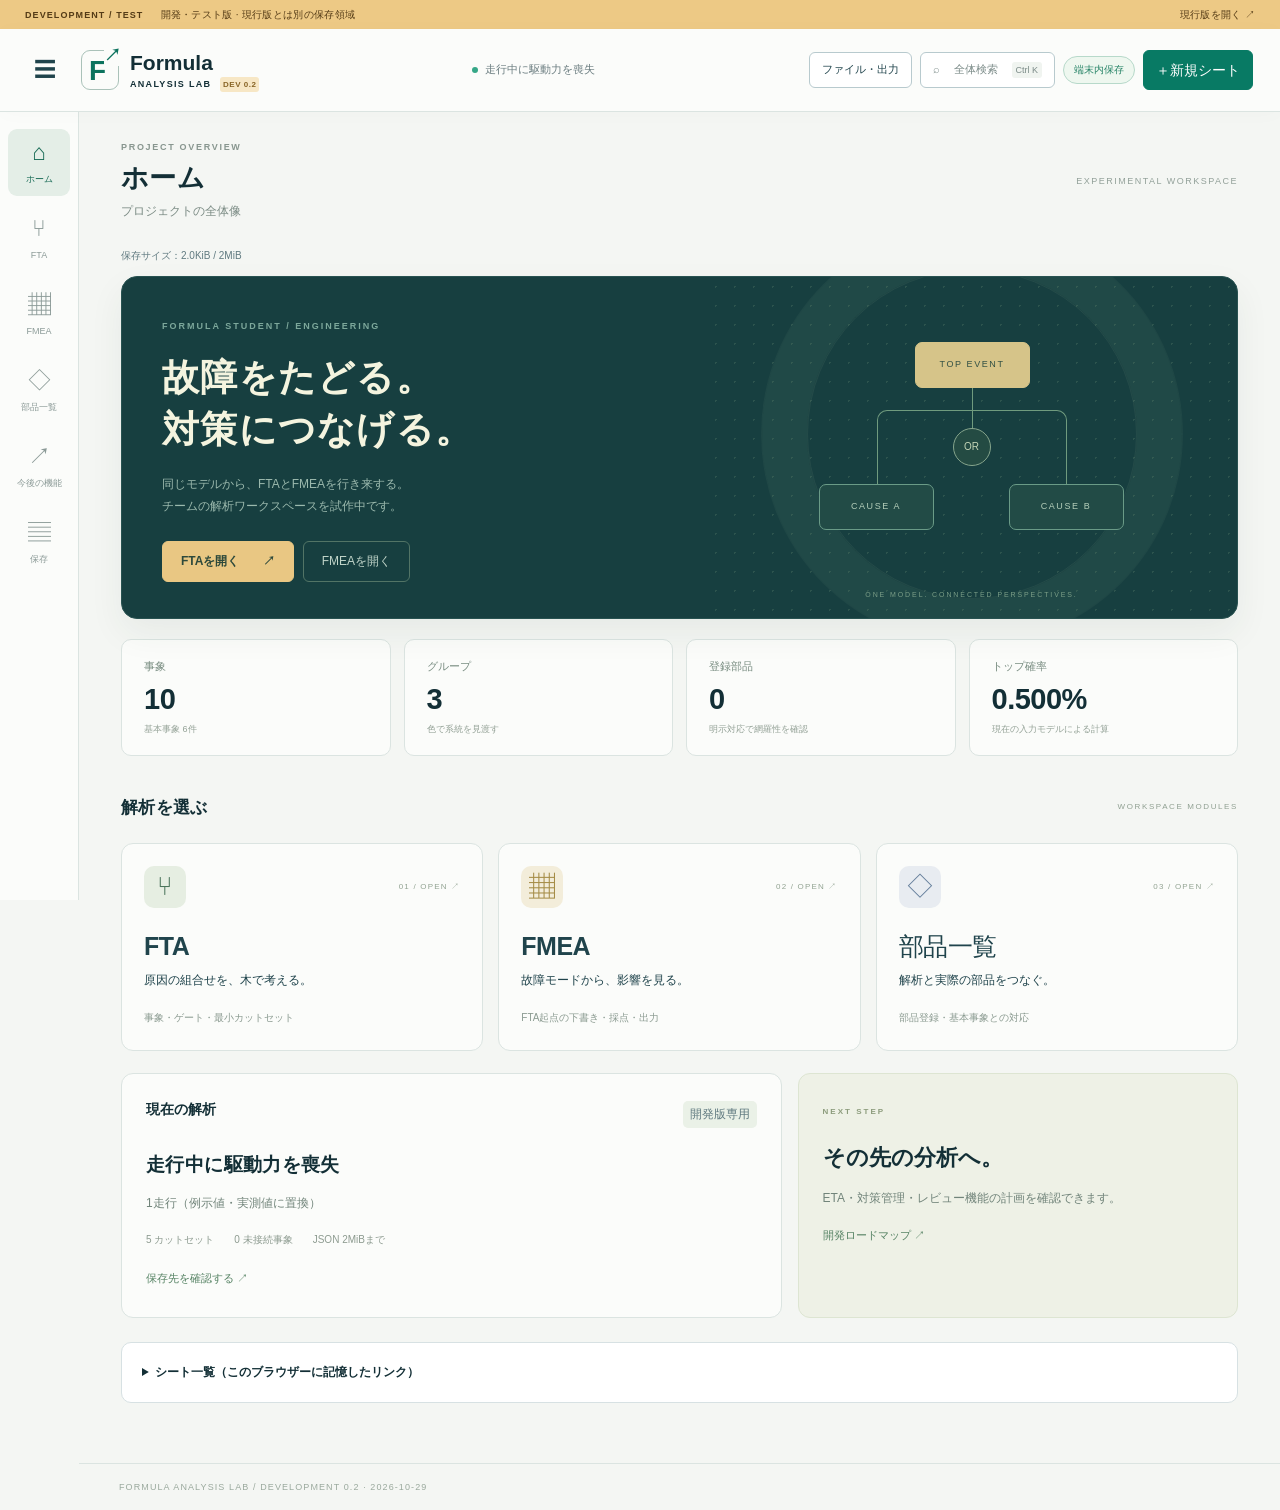
==== index.html @ 0c3c8ee0 "Build isolated Formula Analysis Lab development workspace prototype" ====
<!doctype html><html lang="ja"><meta charset="utf-8"><meta name="viewport" content="width=device-width,initial-scale=1"><meta name="referrer" content="no-referrer"><meta http-equiv="Content-Security-Policy" content="connect-src &#39;none&#39;"><title>Formula Analysis Lab — 開発・テスト版</title><link rel="stylesheet" href="style.css?v=dev1"><link rel="stylesheet" href="workspace.css?v=dev1">
<header><div><span class="eyebrow">FORMULA STUDENT / ELECTRICAL</span><h1>FTA <span>Lab</span></h1></div><nav><button id="new-sheet">＋新規シート</button><a class="button" href="guide.html" target="_blank" rel="noopener">詳しい使い方</a><button id="undo" disabled>↶ 元に戻す</button><button id="redo" disabled>↷ やり直す</button><button id="fmea-open">FMEA生成（仮）</button><button id="example">EVサンプル</button><button id="save">JSON保存</button><label class="button">JSON読込<input id="load" type="file" accept=".json,application/json" hidden></label><button id="svg">SVG出力</button><button id="png">PNG出力</button></nav></header>
<dialog id="new-sheet-dialog"><form id="new-sheet-form"><h2>新規シートを作成</h2><p>現在のシートを残したまま、トップ事象1つから始めます。</p><label>シート名<input id="new-sheet-name" required maxlength="100" value="新しい解析"></label><label>保存先<select id="new-sheet-storage"><option value="local">この端末のみ</option></select></label><p class="hint">開発版の専用領域に端末内保存します。現行データには反映されません。初期確率0は仮置きです。必要なデータはJSON保存してください。</p><button type="submit" class="primary">作成する</button><button type="button" id="new-sheet-cancel">キャンセル</button></form></dialog>
<dialog id="edge-choice-dialog"><h2>接続を名前で選択</h2><p>線が重なる場合もあるため、外す接続を親 → 子の名前で選んでください。クリックした線の候補を先頭に表示します。</p><div id="edge-choices" class="delete-choices"></div><button id="edge-choice-cancel">キャンセル</button></dialog><dialog id="operation-dialog"><h2 id="operation-title"></h2><p id="operation-message"></p><p id="operation-impact" class="operation-warning"></p><p id="operation-cloud" class="hint"></p><button id="operation-confirm" class="primary">この内容で確定</button><button id="operation-cancel">キャンセル</button></dialog>
<dialog id="delete-mode-dialog"><h2 id="delete-mode-name"></h2><p id="delete-parents"></p><div class="delete-choices"><button id="delete-single">この事象だけ削除<span>下の原因は残す。全ての親から外れる。</span></button><button id="delete-branch">専用の下位原因も削除<span>この枝だけで使う原因も消す。共通原因は残す。</span></button></div><button id="delete-mode-cancel">キャンセル</button></dialog><dialog id="group-dialog"><form id="group-form"><h2>グループと色を管理</h2><label>編集するグループ<select id="group-manage-select"></select></label><label>グループ名<input id="group-name" maxlength="40" required placeholder="例：電源系・通信系・センサー系"></label><label>色<select id="group-color"></select></label><span id="group-swatch" aria-hidden="true"></span><label class="inline-check"><input id="group-assign" type="checkbox">このグループを選択中の事象に割り当てる</label><p class="hint">同じグループの事象は同じ色になります。名称と色の変更はシート全体に反映され、共有シートではメンバーにも同期します。</p><p id="group-error" role="alert"></p><button class="primary" type="submit">グループを保存</button><button id="group-delete" type="button" class="danger">グループを削除</button><button id="group-cancel" type="button">閉じる</button></form></dialog><main><section class="intro"><div><span class="eyebrow">FAULT TREE ANALYSIS</span><h2>故障のつながりを、見える形に。</h2><p>学生フォーミュラEVの電装解析ワークスペース</p></div><div class="badge">TEAM WORKSPACE<br><small>個人用 / リンクで共同編集</small></div></section>
<details class="sheet-library"><summary>シート一覧（このブラウザーに記憶したリンク）</summary><p class="hint">クラウドの内容はサーバーに保存されます。この一覧は端末内のブックマークです。別の端末では共有リンクを開いてください。</p><div id="sheet-list"></div></details>
<section class="collaboration"><div class="sectionhead"><h3>共同編集</h3><span id="sync-status" role="status" aria-live="polite">接続確認中…</span></div><p class="hint">共有ルームを作り、リンクをメンバーに送ると同じモデルを編集できます。変更は通常約2秒で反映。リンクを知っている人は全員が閲覧・編集でき、共有データはSupabaseに保存されます。新規クラウドシートは運用者のGoogle Drive「FTAフォルダ」にもJSONコピーを作成します。フォルダーの閲覧権限を持つ人はコピーを読めます。</p><div class="save-summary"><strong id="cloud-state">保存先を確認中…</strong><span id="cloud-check"></span><span id="sheet-identity"></span></div><div class="share-actions"><button id="create-room" class="primary">クラウドに保存・共同編集を開始</button><input id="room-link" aria-label="共同編集リンク" readonly hidden><button id="copy-room" hidden>共有リンクをコピー</button><button id="sync-now" hidden>今すぐ同期確認</button><button id="leave-room" hidden>個人用に戻る</button></div><div id="presence-panel" hidden><label>自分の表示名<input id="display-name" maxlength="32"></label><strong id="presence-summary">参加状況を確認中…</strong><div id="peer-list"></div><p class="hint" id="presence-note"></p><p class="hint">接続数は直近30秒の画面数です。表示名は自己申告で、本人認証ではありません。</p></div><div id="drive-panel" hidden><strong id="drive-state">Google Drive：状態確認中</strong><p class="hint">共同編集の本体はSupabase、DriveはJSONコピーです。通常約1分ごとに自動保存します。Drive側での直接編集はアプリへ戻りません。</p><a class="button" href="https://drive.google.com/drive/folders/11zncejxIxqCL_KQ3NVhNfIaVGV-3nC8t" target="_blank" rel="noopener">FTAフォルダを開く</a> <a class="button" id="drive-file" target="_blank" rel="noopener" hidden>保存したJSONを開く</a><button id="drive-enroll" hidden>このシートもDrive保存に登録</button></div><div id="conflict" hidden role="alert"><p id="conflict-text"></p><button id="conflict-save">自分の変更をJSON保存</button><button id="conflict-latest">共有の最新版を読み込む</button></div><div id="recovery" hidden><p>この端末に以前の編集内容が残っています。必要ならJSON保存して確認してください。</p><button id="recovery-save">以前の内容をJSON保存</button><button id="recovery-close">閉じる</button></div></section>
<section class="settings"><label>解析タイトル<input id="title"></label><label>評価期間・条件<input id="mission"></label><label>トップ事象<select id="top"></select></label></section>
<p id="save-size" class="hint" role="status"></p><div id="error" role="alert"></div><div class="workspace"><aside><div class="sectionhead"><h3>01 / 事象を編集</h3><button id="add">＋追加</button></div><p class="hint">同じIDを複数のゲートから参照すると共通原因になります。ノードを選択して編集。</p><label>事象一覧を検索<input id="nodes-search" type="search" placeholder="名称・表示ID・系統名・グループ名"></label><label>表示するグループ<select id="nodes-group-filter"><option value="*">全グループ</option></select></label><p id="nodes-count" class="hint" role="status"></p><p class="hint">一覧の事象をクリックすると図の位置へ移動します。グループを選ぶと該当する箱を強調します。</p><div id="nodes"></div><button id="manage-groups" type="button">グループと色を管理</button><div class="child-actions"><label>追加する原因の種類<select id="new-child-type"><option value="BASIC">基本事象（確率を入力）</option><option value="AND">ANDゲート＋基本事象</option><option value="OR">ORゲート＋基本事象</option></select></label><button id="add-child" class="primary">選択事象の下に原因を追加</button><p class="hint">親が基本事象ならORゲートに変わります。独立した事象だけを作る場合は「＋追加」を使います。</p></div><form id="editor"><h3 id="editid"></h3><label>系統<select id="event-system"><option value="">未設定</option></select></label><label>表示ID<input id="event-code" maxlength="40" placeholder="例：BAT-001" autocomplete="off"></label><button id="suggest-code" type="button">系統からID候補を作る</button><p class="hint">例：BAT-001＝電池系の001番。空欄で系統を選ぶと保存時に採番します。変更しても接続・FMEAは維持します。</p><details class="internal-id"><summary>接続管理用の内部ID</summary><p id="internal-id"></p></details><label>名称<input id="label" required maxlength="200"></label><label>要因グループ<select id="node-group"><option value="">未分類</option></select></label><label>種類<select id="type"><option>BASIC</option><option>AND</option><option>OR</option></select></label><label id="probwrap">基本事象確率（0〜1）<input id="prob" type="number" min="0" max="1" step="any"></label><div id="childwrap"><label>子事象（複数選択）<select id="children" multiple size="6" hidden></select></label><label>子事象を検索<input id="child-search" type="search" placeholder="名称・表示ID・系統名・グループ名で検索"></label><div class="search-actions"><button id="child-search-clear" type="button">検索を解除</button><label><input id="children-selected-only" type="checkbox">選択済みだけ表示</label></div><p id="children-count" class="hint" role="status"></p><div id="children-checks"></div><p class="hint">つなぎたい原因にチェックして「変更を反映」。チェックを外すと接続だけ外れます。通常は下の接続操作を使うと、影響を確認して操作できます。</p></div><button class="primary" type="submit">変更を反映</button><button id="discard-edit" type="button">入力を取り消す</button><button id="delete" class="danger" type="button">事象を削除</button><p id="delete-hint" class="hint"></p></form><section id="tree-controls"><h3 id="connections-title">選択事象の接続</h3><h4>下につながる原因（子）</h4><div id="connected-children"></div><h4>上につながる結果（親）</h4><div id="connected-parents"></div><details><summary>既存の事象を子につなぐ</summary><label>つなぐ原因を検索<input id="connect-search" type="search" placeholder="名称・表示ID・系統名・グループ名"></label><p id="connect-count" class="hint" role="status"></p><label>つなぐ原因<select id="connect-existing"></select></label><button id="connect-button">選んだ原因を接続する</button><p class="hint">他の親への接続も残るため、同じ原因を共通原因として使えます。</p></details><details><summary>別の親へつなぎ直す</summary><label>移動元の親<select id="move-from"></select></label><label>移動先の親<select id="move-to"></select></label><button id="move-button">この接続を移動する</button><p class="hint">選択中の事象とその下の原因をまとめて移します。ほかの親との接続は残ります。</p></details></section></aside>
<section class="canvaspanel"><div class="sectionhead"><h3>02 / フォールトツリー</h3><span>箱＝編集 / 線＝接続解除 · 横スクロール可</span></div><div class="diagram-toolbar" role="group" aria-label="図の拡大と縮小"><button id="diagram-out" aria-label="図を縮小">−</button><span id="diagram-zoom" aria-live="polite">100%</span><button id="diagram-in" aria-label="図を拡大">＋</button><button id="diagram-reset">100%に戻す</button><button id="diagram-fit">全体表示</button></div><p id="diagram-note" class="hint"></p><div id="group-legend" aria-label="グループの凡例"></div><p id="diagram-group-status" class="hint" role="status"></p><p id="diagram-location" class="hint" role="status"></p><div id="diagram"></div></section></div>
<section class="results"><div class="metric"><span class="eyebrow">TOP EVENT PROBABILITY</span><strong id="q">—</strong><span id="detail"></span></div><div><h3>03 / 最小カットセット</h3><p class="hint">各集合の確率は積。集合間の重なりがあるため、単純合計はトップ事象確率になりません。</p><div id="cuts"></div></div></section>
<section class="importance"><h3>04 / 重要度評価</h3><p class="hint">Birnbaum: Q(p=1) − Q(p=0) ／ FV: [Q − Q(p=0)] / Q ／ RAW: Q(p=1) / Q ／ RRW: Q / Q(p=0)。— は分母0で定義できない値。</p><div class="tablewrap"><table><thead><tr><th>基本事象</th><th>確率</th><th>Birnbaum</th><th>FV</th><th>RAW</th><th>RRW</th></tr></thead><tbody id="importance"></tbody></table></div></section>
<details><summary>計算の前提と使い方</summary><p>異なる基本事象IDは独立と仮定します。同じ物理的な原因は同じIDで再利用してください。複数の故障に影響する共通電源などは、共通の基本事象として各ゲートに接続します。異なるID間の任意の相関は扱いません。入力確率の評価期間を統一してください。</p><p>確率は縮約二分決定グラフ（BDD）で計算し、反復事象とカットセットの重複を正確に扱います（浮動小数点精度）。AND/ORのみ対応。最大300ノード、BDD約60,000ノード、カットセット5,000件などの上限があり、超過時は明示します。例示値は設計判断用の実測データではありません。</p><p>個人用モデルと共有モデルの端末内コピーは分けて保存されます。JSON保存でバックアップできます。共同編集は約1.5秒間隔の自動同期で、別項目の変更を統合し、同じ項目の変更は競合を表示します。入力中のフォームは自動で置き換えません。「変更を反映」を押すと共有対象になります。未同期時はページを閉じず、JSON保存してください。共有リンクには編集キーが含まれます。メンバー以外に渡さないでください。アクセス権の個別管理・取り消しは未対応です。</p></details></main><footer>FTA LAB / Formula EV engineering workspace</footer><script type="module" src="app.js?v=dev1"></script></html>
---- style.css ----
*{box-sizing:border-box}body{margin:0;background:#f2f5f5;color:#18333a;font:14px/1.6 system-ui,sans-serif}header{background:#102f37;color:white;padding:22px 4%;display:flex;justify-content:space-between;align-items:center;gap:20px}h1{margin:0;font-size:30px;line-height:1.2}h1 span{color:#5fe0bc}h2{font-size:29px;letter-spacing:.02em;margin:8px 0}h3{font-size:14px;margin:0 0 12px}.eyebrow{font-size:10px;font-weight:750;letter-spacing:2px}nav{display:flex;gap:8px;flex-wrap:wrap}button,.button{font:inherit;border:1px solid #b8cace;border-radius:6px;background:white;color:#20444c;padding:8px 12px;cursor:pointer}button:hover,.button:hover{background:#e3f6ef}button.primary{background:#087a64;color:white;border-color:#087a64}main{max-width:1600px;margin:auto;padding:30px 4%}.intro{display:flex;justify-content:space-between;align-items:center;margin-bottom:26px}.intro p{color:#637b80;margin:0}.badge{text-align:right;color:#087a64;letter-spacing:1px;font-weight:700}.badge small{font-weight:400;letter-spacing:0}.settings{display:grid;grid-template-columns:2fr 2fr 1fr;gap:20px;background:white;border:1px solid #d7e1e3;padding:20px;border-radius:10px;margin-bottom:20px}label{display:block;font-size:12px;font-weight:650}input,select{font:14px system-ui;width:100%;margin-top:6px;padding:9px;border:1px solid #bdced1;border-radius:5px;background:white;color:#17383e}select[multiple]{min-height:130px}input:focus,select:focus,button:focus-visible{outline:2px solid #19a88a;outline-offset:2px}.workspace{display:grid;grid-template-columns:300px minmax(0,1fr);gap:20px}aside,.canvaspanel,.results,.importance,details{background:white;border:1px solid #d7e1e3;border-radius:10px;padding:20px}.sectionhead{display:flex;justify-content:space-between;align-items:center;gap:8px}.sectionhead span,.hint{font-size:12px;color:#607a80}.hint{line-height:1.6}#nodes{max-height:235px;overflow:auto;display:grid;gap:5px;margin-bottom:20px}#nodes button{text-align:left;font-size:12px;padding:7px 10px}#nodes button.selected{background:#ddf6ed;border-color:#0b9577}form{border-top:1px solid #dce5e5;padding-top:15px}form label{margin-bottom:12px}form button{margin:5px 4px 0 0}#diagram{overflow:auto;min-height:460px;max-height:850px;background-image:radial-gradient(#d9e2e5 1px,transparent 1px);background-size:18px 18px}#diagram svg{display:block}svg .node{cursor:pointer}svg .node:hover rect{stroke:#10ac8b;stroke-width:3}.results{display:grid;grid-template-columns:260px minmax(0,1fr);gap:30px;margin-top:20px}.metric{background:#103b40;color:white;border-radius:8px;padding:24px;display:flex;flex-direction:column;justify-content:center}.metric strong{font-size:36px;color:#74ebc6}.metric span:last-child{font-size:12px}#cuts{max-height:230px;overflow:auto}.cut{border-bottom:1px solid #e5eded;padding:8px;font-size:13px;display:flex;justify-content:space-between;gap:18px}.importance{margin-top:20px}.tablewrap{overflow:auto}table{border-collapse:collapse;width:100%;text-align:right;font-variant-numeric:tabular-nums}th,td{padding:11px;border-bottom:1px solid #e5eded}th{font-size:11px;color:#59777d}th:first-child,td:first-child{text-align:left}details{margin-top:20px}summary{cursor:pointer;font-weight:650}#error:not(:empty){background:#fff0e5;border:1px solid #e7a15f;padding:12px;margin-bottom:15px;color:#84420c}footer{padding:24px 4%;color:#789095;font-size:11px;letter-spacing:2px}@media(max-width:850px){header{align-items:start;flex-direction:column}.settings,.workspace,.results{grid-template-columns:1fr}.intro{display:block}.badge{display:none}h2{font-size:24px}#diagram{min-height:300px}}
[hidden]{display:none!important}
.collaboration{background:#e8f5ef;border:1px solid #afcec0;border-radius:10px;padding:18px 20px;margin-bottom:20px}.collaboration h3{margin:0}.share-actions{display:flex;align-items:center;gap:8px;flex-wrap:wrap}.share-actions input{flex:1;min-width:180px;margin:0;font-size:12px}#sync-status{color:#08745c;font-size:12px}#conflict,#recovery{margin-top:12px;padding:12px;background:#fff2e1;border:1px solid #dda65a;border-radius:5px}#conflict button,#recovery button{margin:4px}button:disabled{opacity:.5;cursor:wait}
a.button{text-decoration:none;display:inline-block}.save-summary{display:flex;flex-wrap:wrap;gap:8px 20px;padding:12px 0;align-items:center}.save-summary strong{font-size:16px;color:#085d49}.save-summary span{font-size:12px;color:#526e72}#presence-panel{border-top:1px solid #bdd7cd;margin-top:16px;padding-top:14px;display:grid;gap:8px}#presence-panel label{max-width:260px}#peer-list{display:flex;flex-wrap:wrap;gap:8px}#peer-list div{padding:6px 10px;border:1px solid #b5cec4;border-radius:20px;background:white;font-size:12px}.sheet-library{margin:0 0 20px}.sheet-bookmark{display:inline-block;padding:8px 12px;margin:5px;border:1px solid #b3cbc4;border-radius:5px;color:#126c57;text-decoration:none}.child-actions{background:#eef7f2;padding:12px;border-radius:6px;margin-bottom:16px}.child-actions button{width:100%;margin-top:10px;font-size:12px}dialog{border:1px solid #abc9bf;border-radius:12px;width:min(540px,95vw);padding:25px;color:#173b41}dialog::backdrop{background:#0d292c99}dialog h2{font-size:24px}dialog form{padding:0;border:0}dialog button{margin:8px 6px 0 0}
#tree-controls{border-top:2px solid #9fc3b7;margin-top:18px;padding-top:18px}#tree-controls h4{font-size:12px;margin:16px 0 8px}#tree-controls details{margin:12px 0;padding:12px;background:#f6faf8}#tree-controls details button{margin-top:8px;font-size:12px}.connection-row{display:flex;align-items:center;gap:5px;padding:8px 0;border-bottom:1px solid #dce8e3;flex-wrap:wrap}.connection-row span{flex:1;min-width:100%;font-size:12px;font-weight:600}.connection-row button{padding:5px 8px;font-size:11px}#children-checks{max-height:200px;overflow:auto;border:1px solid #c1d5cc;border-radius:5px;padding:8px;background:#f7faf8}#children-checks label{display:flex;align-items:flex-start;gap:8px;font-size:12px;margin:6px 0;cursor:pointer}#children-checks input{width:auto;margin-top:4px;flex-shrink:0}.danger{color:#a33128;border-color:#dba8a4}.delete-choices{display:grid;gap:12px;margin:18px 0}.delete-choices button{text-align:left;color:#9a332b;padding:14px;font-weight:700}.delete-choices span{display:block;font-weight:400;font-size:12px;color:#5f7375;margin-top:5px}.operation-warning:not(:empty){padding:12px;border-left:4px solid #ce8a2d;background:#fff3df;font-size:13px}
.edge-hit:focus{outline:none;stroke:#d28d48;stroke-opacity:.3}
#drive-panel{border-top:1px solid #b6cfc6;padding-top:14px;margin-top:14px}#drive-panel .button,#drive-panel button{font-size:12px;margin:5px 5px 0 0}

.diagram-toolbar{display:flex;gap:6px;align-items:center;flex-wrap:wrap;margin:8px 0}.diagram-toolbar button{padding:5px 10px;font-size:12px}#diagram-zoom{font-size:12px;min-width:42px;text-align:center;font-variant-numeric:tabular-nums}#diagram-note{margin:8px 0 14px}svg .node.related rect{stroke:#c78b2c;stroke-width:3}svg .node.selected rect{stroke:#0a967c;stroke-width:3}svg .node:focus-visible{outline:none}svg .node:focus-visible rect{stroke:#d0762c;stroke-width:4}

#manage-groups{width:100%;margin:0 0 18px}.group-chip{display:inline-flex;border:1px solid;border-left-width:6px;border-radius:5px;padding:4px 9px;margin:0 8px 8px 0;font-size:12px;color:#18333a}#group-legend{display:flex;flex-wrap:wrap;margin-bottom:6px}#group-swatch{display:inline-block;width:45px;height:18px;border-radius:4px;margin-bottom:10px}.inline-check,.search-actions label{display:flex;align-items:center;gap:7px}.inline-check input,.search-actions input{width:auto;margin:0}.search-actions{display:flex;gap:10px;align-items:center;flex-wrap:wrap;margin:8px 0}.search-actions button{margin:0;padding:5px 8px;font-size:11px}#children-checks label{padding-left:5px}#nodes-search{margin-bottom:9px}#group-error{color:#9d3026}#group-dialog{max-height:95vh;overflow:auto}

.fmea-panel{margin:24px 0;padding:24px;border:2px solid #85b6a9;border-radius:12px;background:white}.fmea-panel h2{font-size:24px}.fmea-notice{padding:12px;border-left:5px solid #b77c24;background:#fff5e3;font-weight:650}.fmea-toolbar{display:flex;gap:8px;align-items:center;flex-wrap:wrap;margin:14px 0}.fmea-filters{display:grid;grid-template-columns:2fr 1fr 1fr;gap:12px;margin:18px 0}.fmea-table{min-width:1550px;text-align:left}.fmea-table td,.fmea-table th{text-align:left;vertical-align:top;white-space:pre-wrap;overflow-wrap:anywhere;max-width:260px;min-width:80px}.fmea-table td:nth-child(2),.fmea-table td:nth-child(4),.fmea-table td:nth-child(5){min-width:190px}.fmea-table button{font-size:12px;padding:5px 8px;margin-bottom:6px}.fmea-table small{display:block;font-size:11px;line-height:1.5;margin-top:6px;color:#526e72}#fmea-warnings,.size-warning,#fmea-row-error,#fmea-part-error,#fmea-target-error{white-space:pre-wrap;color:#90421b;background:#fff3e2;padding:10px}#fmea-warnings:empty,#fmea-row-error:empty,#fmea-part-error:empty,#fmea-target-error:empty{display:none}#fmea-details,#fmea-row-generated,#fmea-orphans pre{white-space:pre-wrap;overflow-wrap:anywhere;font:12px/1.6 system-ui;max-height:360px;overflow:auto}.fmea-score-inputs{display:grid;grid-template-columns:repeat(3,1fr);gap:12px}#fmea-row-dialog,#fmea-target-dialog,#fmea-parts-dialog{width:min(950px,96vw);max-height:94vh;overflow:auto}#fmea-row-inputs{display:grid;grid-template-columns:1fr 1fr;gap:10px}textarea{font:14px/1.5 system-ui;width:100%;border:1px solid #bdced1;border-radius:5px;padding:9px;color:#17383e;margin-top:6px;resize:vertical}.fmea-target-row{display:flex;gap:10px;align-items:center;border-bottom:1px solid #dce7e3;padding:8px}.fmea-target-row label{display:flex;gap:8px;align-items:center;flex:1}.fmea-target-row input[type=checkbox],#fmea-part-basics input{width:auto;margin:0}.fmea-target-row input[type=number]{width:100px}#fmea-part-basics,#fmea-target-list{max-height:320px;overflow:auto}#fmea-part-basics label{display:flex;gap:8px;margin:8px 0}#fmea-parts-list{max-height:220px;overflow:auto}#fmea-parts-list div{padding:8px;border-bottom:1px solid #dce7e3}#fmea-parts-list button{margin-left:5px;padding:4px 8px;font-size:12px}#fmea-gaps td{white-space:pre-wrap;text-align:left;overflow-wrap:anywhere}@media(max-width:850px){.fmea-filters,#fmea-row-inputs{grid-template-columns:1fr}.fmea-panel{padding:14px}.fmea-panel .sectionhead{align-items:start}}

/* Diagram navigation is a view-only state and never changes exports or model data. */
#diagram .node.group-muted{opacity:.26}#diagram .node.group-highlight rect{stroke-width:5;filter:drop-shadow(0 0 5px #e6ac38)}#diagram .node.located{opacity:1}#diagram .node.located rect{stroke:#ce710e;stroke-width:5;stroke-dasharray:9 4;filter:drop-shadow(0 0 5px #e6ac38)}#group-legend button[aria-pressed=true]{outline:3px solid #173f47;outline-offset:1px;font-weight:750}#diagram-group-status:empty,#diagram-location:empty{display:none}#diagram-location:not(:empty){border-left:4px solid #ce710e;padding:6px 10px;background:#fff4df}#children-checks label span{flex:1}#children-checks .child-locate{flex-shrink:0;font-size:10px;padding:3px 6px;margin:0}#children-checks label{align-items:center}

.internal-id{padding:8px;margin:10px 0;font-size:11px}.internal-id p{overflow-wrap:anywhere}#suggest-code{font-size:12px}
---- workspace.css ----
:root{--ink:#132f36;--muted:#6b7d80;--teal:#0c735e;--line:#dbe4e1;--paper:#f4f6f3;--amber:#e5b55d}
[hidden]{display:none!important}.dev-shell{background:var(--paper);color:var(--ink);font-family:Inter,'Segoe UI','Yu Gothic UI',sans-serif}.dev-banner{height:29px;background:#edc985;color:#543b16;display:flex;justify-content:space-between;align-items:center;padding:0 25px;font-size:10px;letter-spacing:.03em}.dev-banner b{margin-right:14px;font-size:9px;letter-spacing:.12em}.dev-banner a{color:#543b16;text-decoration:none}.dev-shell .app-header{position:sticky;top:0;z-index:20;min-height:83px;padding:14px 27px;background:#fbfcfa;color:var(--ink);border-bottom:1px solid var(--line);gap:20px;box-shadow:0 2px 20px #1b393205;display:flex;justify-content:space-between}.brand-row,.header-actions{display:flex;align-items:center;gap:18px}.lab-brand{display:flex;align-items:center;gap:11px;text-decoration:none;color:var(--ink);font-size:21px;font-weight:750;line-height:1.1}.brand-symbol{width:38px;height:40px;border:1px solid #aac2b9;border-radius:9px;font-size:28px;color:var(--teal);padding:5px 7px;position:relative}.brand-symbol>span{font-size:17px;position:absolute;right:-3px;top:-4px;background:#fbfcfa}.brand-sub{display:block;font-size:9px;letter-spacing:1.3px;margin-top:6px;font-weight:600}.brand-sub b{font-size:8px;letter-spacing:.5px;background:#f7e7c5;border-radius:3px;padding:3px;margin-left:5px;color:#886527}.dev-shell .icon-button{border:0;background:transparent;padding:7px;font-size:22px;line-height:1}.header-context{display:flex;align-items:center;gap:7px;font-size:11px;color:var(--muted);max-width:270px}.header-context>span:last-child{overflow:hidden;text-overflow:ellipsis;white-space:nowrap}.context-dot{height:6px;width:6px;background:#35a787;border-radius:50%;flex-shrink:0}.header-actions{gap:8px}.header-actions>button{font-size:11px}.search-trigger{color:#7b8b88;display:flex;align-items:center;gap:14px}.search-trigger kbd{font-family:inherit;background:#f0f4f0;font-size:9px;padding:1px 4px;border-radius:3px}.save-pill{font-size:10px;border:1px solid #b7d9ca;border-radius:30px;color:#278467;background:#eef7ef;padding:5px 10px;white-space:nowrap}.save-pill.is-draft{background:#fff1d9;color:#8f651d;border-color:#ebd4ad}.app-rail{position:fixed;left:0;top:112px;bottom:0;z-index:10;width:79px;border-right:1px solid var(--line);background:#fbfcfa;padding:17px 8px;display:flex;align-items:stretch;flex-direction:column;gap:9px}.app-rail button{display:flex;flex-direction:column;align-items:center;border:0;border-radius:9px;background:transparent;padding:10px 0;color:#8b9a97;gap:5px}.app-rail button>span{font-size:23px;line-height:1.2}.app-rail small{font-size:9px}.app-rail button[aria-current=page]{background:#e4eee7;color:#186b56}.app-rail button:hover{background:#eef3ed}.dev-shell .app-main{max-width:1710px;margin:0 auto 0 79px;padding:28px 42px 40px}.page-heading{display:flex;justify-content:space-between;align-items:center;margin:0 0 26px}.page-heading .eyebrow{font-size:9px;color:#88968f;letter-spacing:1.7px;margin:0 0 7px}.page-heading h1{font-size:27px;letter-spacing:.015em;font-weight:650;line-height:1.3}.page-heading p:last-child{font-size:12px;color:#7b8b84;margin:6px 0 0}.heading-label{font-size:9px;letter-spacing:1.5px;color:#92a099}.app-page{animation:page-in .2s ease-out}.home-hero{min-height:300px;display:grid;grid-template-columns:1.1fr 1fr;background:#173f40;border:1px solid #285251;border-radius:16px;position:relative;overflow:hidden;box-shadow:0 14px 35px #203d3610}.hero-copy{padding:36px 40px;position:relative;z-index:1}.hero-copy .eyebrow{color:#7da89b;font-size:9px}.hero-copy h2{font-size:37px;font-weight:600;line-height:1.4;letter-spacing:.035em;color:#f4f4df;margin:17px 0}.hero-copy p{font-size:12px;color:#9bb9ad;line-height:1.9}.hero-actions{display:flex;gap:9px;margin-top:23px}.hero-actions button{font-size:12px;padding:10px 18px;background:transparent;color:#c1d5c9;border-color:#527466}.hero-actions button.primary{background:#e9c783;border-color:#e9c783;color:#2d493b;font-weight:700}.hero-actions button.primary span{margin-left:20px}.hero-map{position:relative;min-height:300px;background-image:radial-gradient(#688c7344 1px,transparent 1px);background-size:19px 19px;overflow:hidden}.map-ring{position:absolute;width:330px;height:330px;left:50%;top:46%;transform:translate(-50%,-50%);border-radius:50%;border:1px solid #77977f22;box-shadow:0 0 0 45px #72987e05,0 0 0 46px #77977f16}.map-node{position:absolute;display:grid;place-items:center;width:115px;height:46px;border:1px solid #6a9b87;border-radius:7px;font-size:9px;letter-spacing:1.6px;background:#224b46;color:#b4ceba;z-index:2}.map-top{top:65px;left:calc(50% - 57px);background:#d6c489;color:#335144;border-color:#d6c489}.map-left{top:207px;left:calc(50% - 153px)}.map-right{top:207px;left:calc(50% + 37px)}.map-connector{position:absolute;top:133px;height:86px;border-top:1px solid #709b7e;z-index:1}.c1{left:calc(50% - 95px);width:96px;border-left:1px solid #709b7e;border-radius:10px 0 0 0}.c2{left:50%;width:95px;border-right:1px solid #709b7e;border-radius:0 10px 0 0}.map-or{position:absolute;top:151px;left:calc(50% - 19px);width:38px;height:38px;border:1px solid #86a58c;border-radius:50%;color:#c4d5b7;font-size:10px;display:grid;place-items:center;background:#244b43;z-index:2}.map-top:after{content:'';height:42px;border-left:1px solid #709b7e;position:absolute;top:45px}.map-caption{position:absolute;bottom:18px;left:0;right:0;text-align:center;font-size:7px;letter-spacing:1.9px;color:#7b9e87}.stats-grid{display:grid;grid-template-columns:repeat(4,1fr);gap:13px;margin:20px 0 30px}.stat{background:#fbfcfa;border:1px solid var(--line);border-radius:10px;padding:18px 22px;display:flex;flex-direction:column}.stat>span{font-size:11px;color:#788c80}.stat strong{font-size:29px;font-weight:600;line-height:1.6;letter-spacing:-.5px}.stat small{font-size:9px;color:#93a196}.home-section-title{display:flex;align-items:center;justify-content:space-between;margin:16px 0 14px}.home-section-title h2{font-size:17px;font-weight:650}.home-section-title>span{font-size:8px;letter-spacing:1.6px;color:#90a092}.module-grid{display:grid;grid-template-columns:repeat(3,1fr);gap:15px}.dev-shell .module-card{text-align:left;display:block;border-radius:12px;padding:22px;background:#fbfcfa;border:1px solid var(--line);transition:transform .18s,box-shadow .18s}.module-card:hover{transform:translateY(-3px);box-shadow:0 10px 25px #234c3710;border-color:#8eac99}.module-top{display:flex;justify-content:space-between;align-items:center}.module-top>span:last-child{font-size:8px;letter-spacing:1.2px;color:#92a392}.module-icon{display:grid;place-items:center;width:42px;height:42px;border-radius:10px;font-size:26px;background:#e6eee2;color:#4c755c}.module-fmea .module-icon{background:#f3edda;color:#a58c46}.module-parts .module-icon{background:#e8ecf1;color:#647e9b}.module-card h3{font-size:25px;font-weight:550;letter-spacing:-.5px;margin:18px 0 5px}.module-card p{font-size:12px;margin:0 0 15px}.module-card small{font-size:10px;color:#8a9a90}.home-bottom{display:grid;grid-template-columns:1.5fr 1fr;gap:16px;margin-top:22px}.surface{background:#fbfcfa;border:1px solid var(--line);border-radius:12px;padding:24px}.surface h2{font-size:21px}.surface p{font-size:12px;color:#71847a;line-height:1.9}.surface h3{font-weight:600}.surface .project-title{font-size:19px;line-height:1.6;margin-top:18px}.status-tag{font-size:9px;border-radius:5px;padding:4px 7px;background:#eaf1e7;color:#6e8b72;display:inline-block;white-space:nowrap}.project-facts{display:flex;gap:20px;font-size:10px;color:#8d9b90;margin:17px 0}.home-bottom button{font-size:11px;background:transparent;padding:5px 0;border:0;color:#568364}.next-step{background:#eef1e6;border-color:#dde5d2}.next-step .eyebrow{font-size:8px;color:#8c9c7c}.next-step h3{font-size:22px;margin:20px 0 12px}.sheet-library{margin-top:24px;font-size:12px}.dev-shell footer{margin-left:79px;padding:16px 40px;font-size:9px;color:#9aa99d;letter-spacing:1.1px;border-top:1px solid var(--line)}.dev-shell .analysis-actions{display:flex;flex-wrap:wrap;gap:7px;margin-bottom:17px}.analysis-actions button{font-size:11px}.dev-shell .settings{grid-template-columns:2fr 2fr 1fr;background:#fbfcfa;border-color:var(--line);padding:15px;gap:12px}.dev-shell .workspace{grid-template-columns:270px minmax(0,1fr);gap:15px}.dev-shell aside,.dev-shell .canvaspanel{padding:17px;border-color:var(--line);background:#fbfcfa}.dev-shell .workspace h3{font-size:12px}.dev-shell #diagram{min-height:570px;max-height:780px;border-radius:6px}.dev-shell .results{grid-template-columns:220px 1fr;margin-top:17px;background:#fbfcfa}.dev-shell .metric strong{font-size:27px}.dev-shell .importance{background:#fbfcfa}.dev-shell .fmea-panel{border:1px solid var(--line);margin:0;padding:22px;background:#fbfcfa}.dev-shell .fmea-panel h2{font-size:19px}.dev-shell .fmea-toolbar button,.dev-shell .fmea-toolbar .button{font-size:11px}.dev-shell .fmea-filters{margin-top:12px}.dev-shell .fmea-notice{font-size:11px}.dev-shell #save-size{font-size:10px;margin:0 0 12px}.dev-shell #error:empty,#workspace-message:empty{display:none}#workspace-message:not(:empty){padding:12px;background:#fff0d9;border-left:3px solid #c99640;border-radius:5px;font-size:12px}#workspace-drawer{position:fixed;inset:0 auto 0 0;margin:0;width:min(395px,94vw);height:100dvh;max-height:100dvh;border:0;border-radius:0 18px 18px 0;padding:27px;background:#f8faf4;overflow:auto;animation:drawer-in .2s ease-out}.drawer-heading{display:flex;justify-content:space-between;align-items:center}.drawer-heading .eyebrow{font-size:8px;color:#839482}.drawer-heading button{border:0;background:transparent;font-size:23px}#workspace-drawer h2{font-size:22px;margin:24px 0}.drawer-links{display:flex;flex-direction:column;gap:5px}.drawer-links button{display:flex;align-items:center;gap:15px;text-align:left;padding:13px;border:0;background:transparent;border-radius:10px;color:#334d3d}.drawer-links button>span:nth-child(2){flex:1}.drawer-links b{display:block;font-size:14px;font-weight:600}.drawer-links small{display:block;font-size:10px;font-weight:400;color:#88998a;margin-top:3px}.nav-glyph{width:32px;font-size:25px;color:#6e8b73;text-align:center}.drawer-links button:hover,.drawer-links button[aria-current=page]{background:#e7eee0}.drawer-note{margin-top:30px;padding:18px;background:#efead9;border-radius:9px;font-size:11px;color:#90815a}.drawer-note p{font-size:10px;margin-bottom:0}.dev-shell dialog::backdrop{background:#0e2b2699;backdrop-filter:blur(3px)}#workspace-files,#workspace-search-dialog{width:min(640px,94vw);background:#fbfcfa;border-color:#bccfb9;max-height:88vh;overflow:auto}#workspace-files h2,#workspace-search-dialog h2{font-size:21px}#workspace-files p{font-size:12px}.file-actions{display:flex;gap:8px;flex-wrap:wrap;margin-top:22px}.global-result{display:flex;width:100%;align-items:center;gap:15px;text-align:left;margin-top:8px;padding:12px}.global-result>span:nth-child(2){flex:1}.global-result b{display:block;font-size:13px}.global-result small{display:block;font-size:10px;color:#7c8f80;margin-top:3px}#workspace-search-results{font-size:12px;color:#7c8d81;margin-top:18px}.parts-intro{display:flex;justify-content:space-between;align-items:center;gap:20px;margin-bottom:20px}.parts-intro .eyebrow{font-size:8px;color:#8e9e90}.parts-intro button{font-size:12px;white-space:nowrap}.parts-table{text-align:left;min-width:650px}.parts-table td,.parts-table th{text-align:left;vertical-align:top}.parts-table small{display:block;font-size:10px;color:#8e9b8c;max-width:250px;margin-top:5px}.parts-table button{font-size:10px;margin:2px}.empty-state{text-align:center;padding:50px}.empty-state>span{font-size:40px;color:#9ab19a}.empty-state h3{font-size:19px;margin-top:14px}.roadmap-grid{display:grid;grid-template-columns:1fr 1fr;gap:17px;margin-top:19px}.roadmap-card .status-tag{float:right;background:#f2ebd8;color:#a28a51}.roadmap-number{font-size:35px;color:#c9d5c4}.roadmap-card h3{font-size:20px;margin:18px 0 10px}.environment-grid{display:grid;grid-template-columns:1fr 1fr;gap:20px;margin:25px 0}.environment-grid>div{padding:20px;border:1px solid var(--line);border-radius:8px}.environment-grid h3{margin-top:17px}.env-tag{font-size:9px;letter-spacing:1.4px;color:#438265}.env-tag.amber{color:#a88940}.welcome-steps{max-width:850px}.welcome-steps ol{padding-left:24px}.welcome-steps li{padding:13px 0 13px 10px}.welcome-steps li b{font-size:16px}.welcome-steps li p{margin:5px 0}.dev-shell input:focus-visible,.dev-shell select:focus-visible,.dev-shell button:focus-visible,.dev-shell a:focus-visible{outline:3px solid #6b9e85;outline-offset:3px}@keyframes drawer-in{from{transform:translateX(-30px);opacity:.2}to{transform:translateX(0);opacity:1}}@keyframes page-in{from{transform:translateY(5px);opacity:.4}to{transform:translateY(0);opacity:1}}
@media(min-width:1700px){.dev-shell .app-main{margin-left:max(79px,calc((100vw - 1630px)/2))}}@media(max-width:1180px){.header-context{display:none}.dev-shell .app-main{padding:24px}.header-actions>button:not(.search-trigger){display:none}.hero-copy{padding:30px}.hero-copy h2{font-size:31px}.stats-grid{gap:9px}.stat{padding:15px}.stat small{font-size:8px}}@media(max-width:850px){.dev-banner{height:auto;min-height:32px;padding:6px 12px;font-size:9px}.dev-banner b{display:none}.dev-shell .app-header{padding:12px 14px;min-height:72px}.lab-brand{font-size:17px}.brand-sub{font-size:7px}.brand-row{gap:10px}.header-actions{gap:7px}.search-trigger kbd,.save-pill,.heading-label{display:none}.dev-shell .app-main{margin:0;padding:22px 15px 40px}.app-rail{display:none}.home-hero{grid-template-columns:1fr .8fr}.hero-copy{padding:26px}.hero-copy h2{font-size:27px}.hero-map{min-width:200px}.map-node{width:90px}.map-top{left:calc(50% - 45px)}.map-left{left:calc(50% - 100px)}.map-right{left:calc(50% + 10px)}.map-connector.c1{left:calc(50% - 55px);width:55px}.map-connector.c2{width:55px}.module-grid{gap:9px}.dev-shell .module-card{padding:17px}.module-card p{font-size:10px}.module-card small{font-size:9px}.module-card h3{font-size:22px}.home-bottom{grid-template-columns:1fr}.dev-shell .workspace{grid-template-columns:245px minmax(0,1fr)}.dev-shell .settings{grid-template-columns:1fr 1fr}.dev-shell .settings label:last-child{grid-column:1/-1}.dev-shell footer{margin-left:0;padding:16px}.dev-shell .results{grid-template-columns:1fr}.page-heading h1{font-size:25px}}@media(max-width:600px){.dev-banner a{font-size:8px}.brand-sub b{display:none}.header-actions .search-trigger{padding:8px}.search-trigger>span{display:none}.header-actions #new-sheet{font-size:10px;padding:8px}.header-actions{gap:4px}.home-hero{display:block}.hero-copy{padding:26px 24px}.hero-copy h2{font-size:30px}.hero-map{height:175px;min-height:175px}.map-top{top:5px}.map-left,.map-right{top:105px}.map-top:after{height:30px}.map-connector{top:75px;height:45px}.map-or{top:60px}.map-caption{bottom:8px}.stats-grid{grid-template-columns:repeat(2,1fr);gap:9px}.module-grid{grid-template-columns:1fr}.dev-shell .module-card{padding:18px 20px}.module-card h3{margin:13px 0 5px}.module-card p{font-size:12px}.module-card small{font-size:10px}.module-top>span:last-child{font-size:9px}.module-icon{width:35px;height:35px;font-size:24px}.dev-shell .workspace{display:flex;flex-direction:column-reverse}.dev-shell #diagram{min-height:390px;max-height:500px}.dev-shell .settings{grid-template-columns:1fr}.dev-shell .fmea-filters{grid-template-columns:1fr}.dev-shell .fmea-panel{padding:15px}.dev-shell .fmea-score-inputs{grid-template-columns:1fr 1fr 1fr}.dev-shell .roadmap-grid,.environment-grid{grid-template-columns:1fr}.parts-intro{display:block}.parts-intro button{margin-top:15px}.surface{padding:20px}.project-facts{gap:10px;flex-wrap:wrap}.home-section-title>span{font-size:7px}.welcome-steps h2{font-size:24px}}
@media(prefers-reduced-motion:reduce){*,*::before,*::after{animation:none!important;transition:none!important;scroll-behavior:auto!important}}
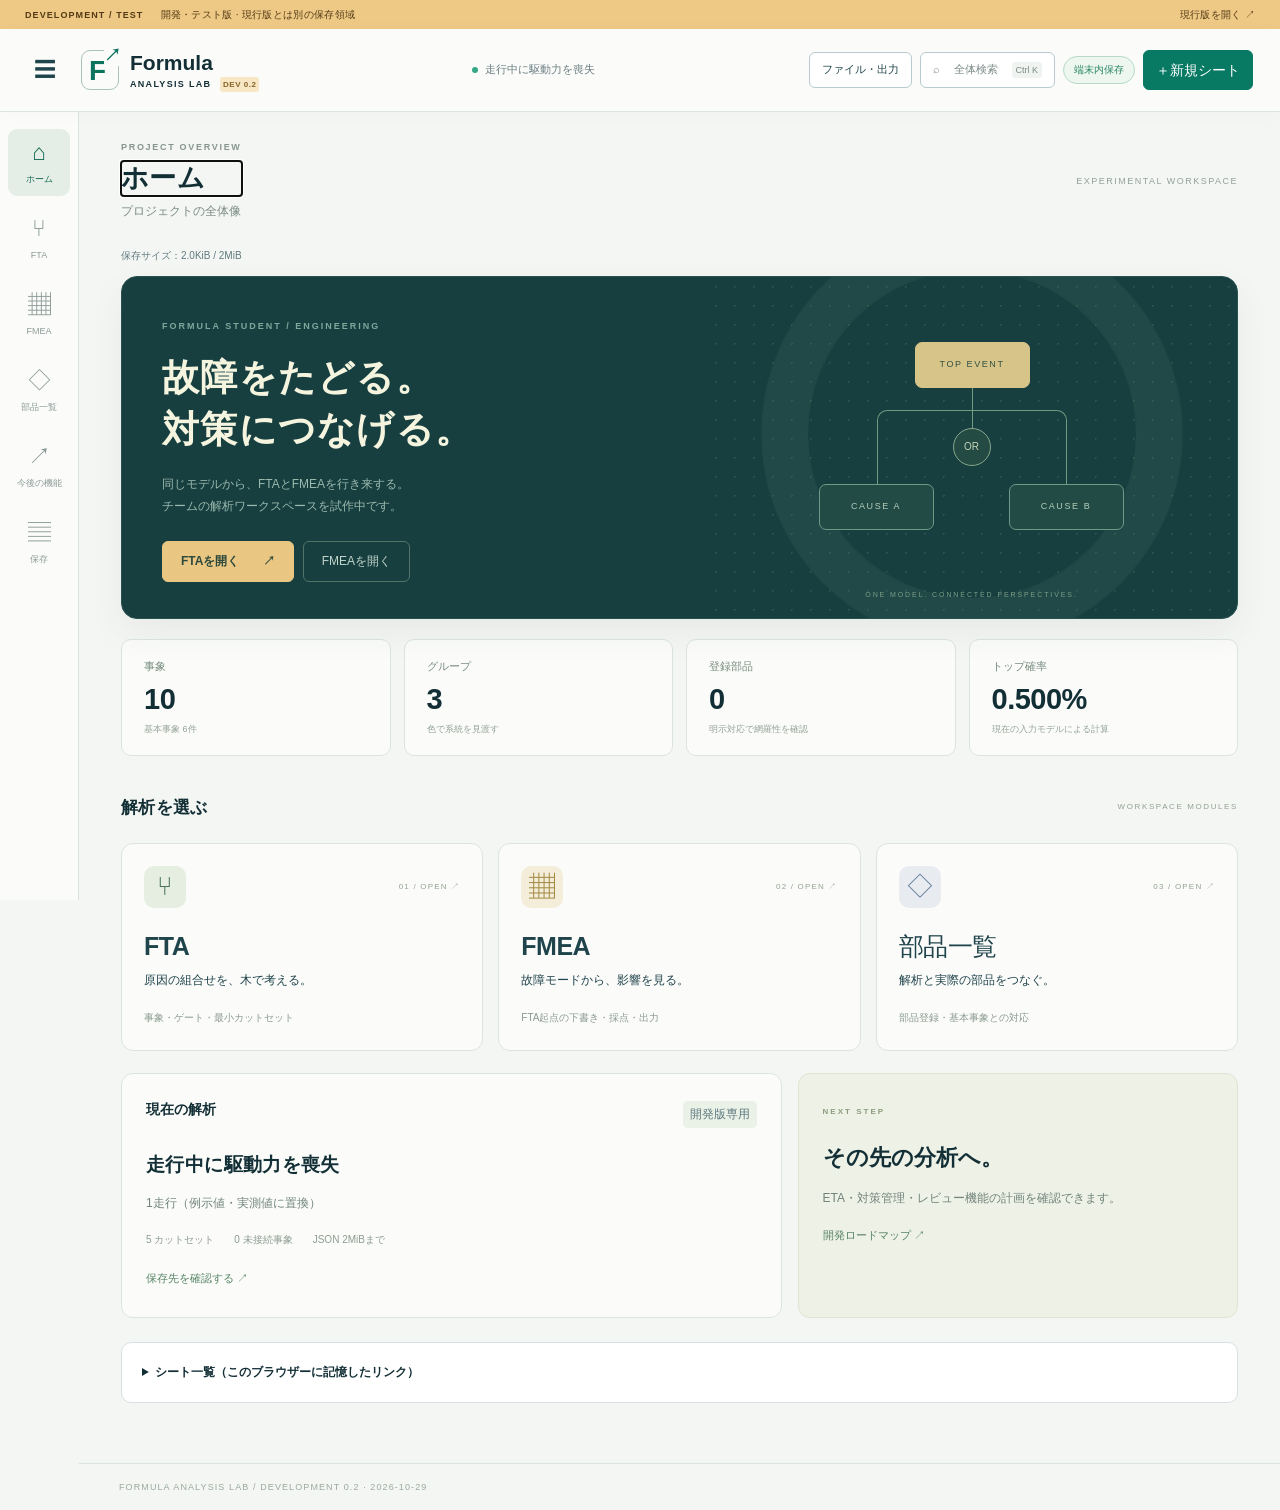
==== commit 26d623a5: "Refresh development module cache versions after UI verification" ====
--- a/index.html
+++ b/index.html
@@ -1,4 +1,4 @@
-<!doctype html><html lang="ja"><meta charset="utf-8"><meta name="viewport" content="width=device-width,initial-scale=1"><meta name="referrer" content="no-referrer"><meta http-equiv="Content-Security-Policy" content="connect-src &#39;none&#39;"><title>Formula Analysis Lab — 開発・テスト版</title><link rel="stylesheet" href="style.css?v=dev1"><link rel="stylesheet" href="workspace.css?v=dev1">
+<!doctype html><html lang="ja"><meta charset="utf-8"><meta name="viewport" content="width=device-width,initial-scale=1"><meta name="referrer" content="no-referrer"><meta http-equiv="Content-Security-Policy" content="connect-src &#39;none&#39;"><title>Formula Analysis Lab — 開発・テスト版</title><link rel="stylesheet" href="style.css?v=dev2"><link rel="stylesheet" href="workspace.css?v=dev2">
 <header><div><span class="eyebrow">FORMULA STUDENT / ELECTRICAL</span><h1>FTA <span>Lab</span></h1></div><nav><button id="new-sheet">＋新規シート</button><a class="button" href="guide.html" target="_blank" rel="noopener">詳しい使い方</a><button id="undo" disabled>↶ 元に戻す</button><button id="redo" disabled>↷ やり直す</button><button id="fmea-open">FMEA生成（仮）</button><button id="example">EVサンプル</button><button id="save">JSON保存</button><label class="button">JSON読込<input id="load" type="file" accept=".json,application/json" hidden></label><button id="svg">SVG出力</button><button id="png">PNG出力</button></nav></header>
 <dialog id="new-sheet-dialog"><form id="new-sheet-form"><h2>新規シートを作成</h2><p>現在のシートを残したまま、トップ事象1つから始めます。</p><label>シート名<input id="new-sheet-name" required maxlength="100" value="新しい解析"></label><label>保存先<select id="new-sheet-storage"><option value="local">この端末のみ</option></select></label><p class="hint">開発版の専用領域に端末内保存します。現行データには反映されません。初期確率0は仮置きです。必要なデータはJSON保存してください。</p><button type="submit" class="primary">作成する</button><button type="button" id="new-sheet-cancel">キャンセル</button></form></dialog>
 <dialog id="edge-choice-dialog"><h2>接続を名前で選択</h2><p>線が重なる場合もあるため、外す接続を親 → 子の名前で選んでください。クリックした線の候補を先頭に表示します。</p><div id="edge-choices" class="delete-choices"></div><button id="edge-choice-cancel">キャンセル</button></dialog><dialog id="operation-dialog"><h2 id="operation-title"></h2><p id="operation-message"></p><p id="operation-impact" class="operation-warning"></p><p id="operation-cloud" class="hint"></p><button id="operation-confirm" class="primary">この内容で確定</button><button id="operation-cancel">キャンセル</button></dialog>
@@ -10,4 +10,4 @@
 <section class="canvaspanel"><div class="sectionhead"><h3>02 / フォールトツリー</h3><span>箱＝編集 / 線＝接続解除 · 横スクロール可</span></div><div class="diagram-toolbar" role="group" aria-label="図の拡大と縮小"><button id="diagram-out" aria-label="図を縮小">−</button><span id="diagram-zoom" aria-live="polite">100%</span><button id="diagram-in" aria-label="図を拡大">＋</button><button id="diagram-reset">100%に戻す</button><button id="diagram-fit">全体表示</button></div><p id="diagram-note" class="hint"></p><div id="group-legend" aria-label="グループの凡例"></div><p id="diagram-group-status" class="hint" role="status"></p><p id="diagram-location" class="hint" role="status"></p><div id="diagram"></div></section></div>
 <section class="results"><div class="metric"><span class="eyebrow">TOP EVENT PROBABILITY</span><strong id="q">—</strong><span id="detail"></span></div><div><h3>03 / 最小カットセット</h3><p class="hint">各集合の確率は積。集合間の重なりがあるため、単純合計はトップ事象確率になりません。</p><div id="cuts"></div></div></section>
 <section class="importance"><h3>04 / 重要度評価</h3><p class="hint">Birnbaum: Q(p=1) − Q(p=0) ／ FV: [Q − Q(p=0)] / Q ／ RAW: Q(p=1) / Q ／ RRW: Q / Q(p=0)。— は分母0で定義できない値。</p><div class="tablewrap"><table><thead><tr><th>基本事象</th><th>確率</th><th>Birnbaum</th><th>FV</th><th>RAW</th><th>RRW</th></tr></thead><tbody id="importance"></tbody></table></div></section>
-<details><summary>計算の前提と使い方</summary><p>異なる基本事象IDは独立と仮定します。同じ物理的な原因は同じIDで再利用してください。複数の故障に影響する共通電源などは、共通の基本事象として各ゲートに接続します。異なるID間の任意の相関は扱いません。入力確率の評価期間を統一してください。</p><p>確率は縮約二分決定グラフ（BDD）で計算し、反復事象とカットセットの重複を正確に扱います（浮動小数点精度）。AND/ORのみ対応。最大300ノード、BDD約60,000ノード、カットセット5,000件などの上限があり、超過時は明示します。例示値は設計判断用の実測データではありません。</p><p>個人用モデルと共有モデルの端末内コピーは分けて保存されます。JSON保存でバックアップできます。共同編集は約1.5秒間隔の自動同期で、別項目の変更を統合し、同じ項目の変更は競合を表示します。入力中のフォームは自動で置き換えません。「変更を反映」を押すと共有対象になります。未同期時はページを閉じず、JSON保存してください。共有リンクには編集キーが含まれます。メンバー以外に渡さないでください。アクセス権の個別管理・取り消しは未対応です。</p></details></main><footer>FTA LAB / Formula EV engineering workspace</footer><script type="module" src="app.js?v=dev1"></script></html>
+<details><summary>計算の前提と使い方</summary><p>異なる基本事象IDは独立と仮定します。同じ物理的な原因は同じIDで再利用してください。複数の故障に影響する共通電源などは、共通の基本事象として各ゲートに接続します。異なるID間の任意の相関は扱いません。入力確率の評価期間を統一してください。</p><p>確率は縮約二分決定グラフ（BDD）で計算し、反復事象とカットセットの重複を正確に扱います（浮動小数点精度）。AND/ORのみ対応。最大300ノード、BDD約60,000ノード、カットセット5,000件などの上限があり、超過時は明示します。例示値は設計判断用の実測データではありません。</p><p>個人用モデルと共有モデルの端末内コピーは分けて保存されます。JSON保存でバックアップできます。共同編集は約1.5秒間隔の自動同期で、別項目の変更を統合し、同じ項目の変更は競合を表示します。入力中のフォームは自動で置き換えません。「変更を反映」を押すと共有対象になります。未同期時はページを閉じず、JSON保存してください。共有リンクには編集キーが含まれます。メンバー以外に渡さないでください。アクセス権の個別管理・取り消しは未対応です。</p></details></main><footer>FTA LAB / Formula EV engineering workspace</footer><script type="module" src="app.js?v=dev2"></script></html>
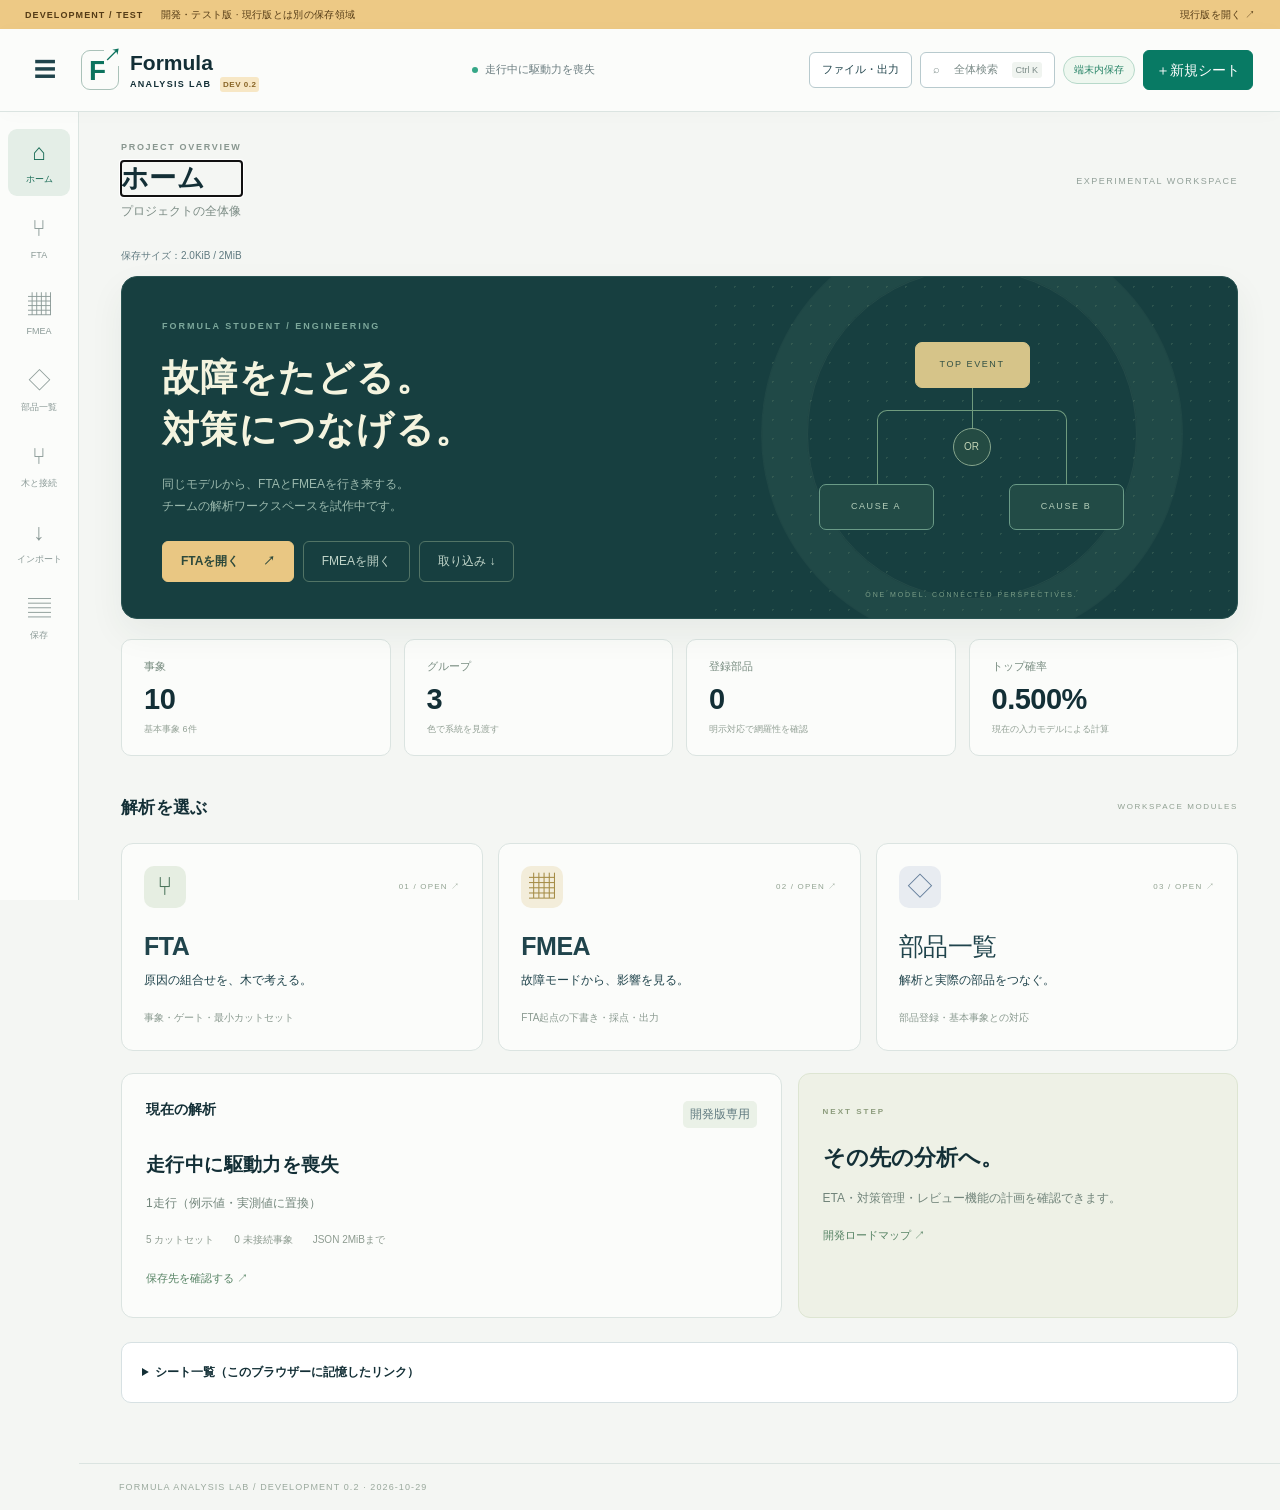
==== commit 806f9553: "Add previewed CSV and Excel imports, independent FMEA records and multi-tree FTA composition" ====
--- a/index.html
+++ b/index.html
@@ -1,4 +1,4 @@
-<!doctype html><html lang="ja"><meta charset="utf-8"><meta name="viewport" content="width=device-width,initial-scale=1"><meta name="referrer" content="no-referrer"><meta http-equiv="Content-Security-Policy" content="connect-src &#39;none&#39;"><title>Formula Analysis Lab — 開発・テスト版</title><link rel="stylesheet" href="style.css?v=dev2"><link rel="stylesheet" href="workspace.css?v=dev2">
+<!doctype html><html lang="ja"><meta charset="utf-8"><meta name="viewport" content="width=device-width,initial-scale=1"><meta name="referrer" content="no-referrer"><meta http-equiv="Content-Security-Policy" content="connect-src &#39;none&#39;"><title>Formula Analysis Lab — 開発・テスト版</title><link rel="stylesheet" href="style.css?v=imports1"><link rel="stylesheet" href="workspace.css?v=imports1"><link rel="stylesheet" href="imports.css?v=imports1">
 <header><div><span class="eyebrow">FORMULA STUDENT / ELECTRICAL</span><h1>FTA <span>Lab</span></h1></div><nav><button id="new-sheet">＋新規シート</button><a class="button" href="guide.html" target="_blank" rel="noopener">詳しい使い方</a><button id="undo" disabled>↶ 元に戻す</button><button id="redo" disabled>↷ やり直す</button><button id="fmea-open">FMEA生成（仮）</button><button id="example">EVサンプル</button><button id="save">JSON保存</button><label class="button">JSON読込<input id="load" type="file" accept=".json,application/json" hidden></label><button id="svg">SVG出力</button><button id="png">PNG出力</button></nav></header>
 <dialog id="new-sheet-dialog"><form id="new-sheet-form"><h2>新規シートを作成</h2><p>現在のシートを残したまま、トップ事象1つから始めます。</p><label>シート名<input id="new-sheet-name" required maxlength="100" value="新しい解析"></label><label>保存先<select id="new-sheet-storage"><option value="local">この端末のみ</option></select></label><p class="hint">開発版の専用領域に端末内保存します。現行データには反映されません。初期確率0は仮置きです。必要なデータはJSON保存してください。</p><button type="submit" class="primary">作成する</button><button type="button" id="new-sheet-cancel">キャンセル</button></form></dialog>
 <dialog id="edge-choice-dialog"><h2>接続を名前で選択</h2><p>線が重なる場合もあるため、外す接続を親 → 子の名前で選んでください。クリックした線の候補を先頭に表示します。</p><div id="edge-choices" class="delete-choices"></div><button id="edge-choice-cancel">キャンセル</button></dialog><dialog id="operation-dialog"><h2 id="operation-title"></h2><p id="operation-message"></p><p id="operation-impact" class="operation-warning"></p><p id="operation-cloud" class="hint"></p><button id="operation-confirm" class="primary">この内容で確定</button><button id="operation-cancel">キャンセル</button></dialog>
@@ -10,4 +10,4 @@
 <section class="canvaspanel"><div class="sectionhead"><h3>02 / フォールトツリー</h3><span>箱＝編集 / 線＝接続解除 · 横スクロール可</span></div><div class="diagram-toolbar" role="group" aria-label="図の拡大と縮小"><button id="diagram-out" aria-label="図を縮小">−</button><span id="diagram-zoom" aria-live="polite">100%</span><button id="diagram-in" aria-label="図を拡大">＋</button><button id="diagram-reset">100%に戻す</button><button id="diagram-fit">全体表示</button></div><p id="diagram-note" class="hint"></p><div id="group-legend" aria-label="グループの凡例"></div><p id="diagram-group-status" class="hint" role="status"></p><p id="diagram-location" class="hint" role="status"></p><div id="diagram"></div></section></div>
 <section class="results"><div class="metric"><span class="eyebrow">TOP EVENT PROBABILITY</span><strong id="q">—</strong><span id="detail"></span></div><div><h3>03 / 最小カットセット</h3><p class="hint">各集合の確率は積。集合間の重なりがあるため、単純合計はトップ事象確率になりません。</p><div id="cuts"></div></div></section>
 <section class="importance"><h3>04 / 重要度評価</h3><p class="hint">Birnbaum: Q(p=1) − Q(p=0) ／ FV: [Q − Q(p=0)] / Q ／ RAW: Q(p=1) / Q ／ RRW: Q / Q(p=0)。— は分母0で定義できない値。</p><div class="tablewrap"><table><thead><tr><th>基本事象</th><th>確率</th><th>Birnbaum</th><th>FV</th><th>RAW</th><th>RRW</th></tr></thead><tbody id="importance"></tbody></table></div></section>
-<details><summary>計算の前提と使い方</summary><p>異なる基本事象IDは独立と仮定します。同じ物理的な原因は同じIDで再利用してください。複数の故障に影響する共通電源などは、共通の基本事象として各ゲートに接続します。異なるID間の任意の相関は扱いません。入力確率の評価期間を統一してください。</p><p>確率は縮約二分決定グラフ（BDD）で計算し、反復事象とカットセットの重複を正確に扱います（浮動小数点精度）。AND/ORのみ対応。最大300ノード、BDD約60,000ノード、カットセット5,000件などの上限があり、超過時は明示します。例示値は設計判断用の実測データではありません。</p><p>個人用モデルと共有モデルの端末内コピーは分けて保存されます。JSON保存でバックアップできます。共同編集は約1.5秒間隔の自動同期で、別項目の変更を統合し、同じ項目の変更は競合を表示します。入力中のフォームは自動で置き換えません。「変更を反映」を押すと共有対象になります。未同期時はページを閉じず、JSON保存してください。共有リンクには編集キーが含まれます。メンバー以外に渡さないでください。アクセス権の個別管理・取り消しは未対応です。</p></details></main><footer>FTA LAB / Formula EV engineering workspace</footer><script type="module" src="app.js?v=dev2"></script></html>
+<details><summary>計算の前提と使い方</summary><p>異なる基本事象IDは独立と仮定します。同じ物理的な原因は同じIDで再利用してください。複数の故障に影響する共通電源などは、共通の基本事象として各ゲートに接続します。異なるID間の任意の相関は扱いません。入力確率の評価期間を統一してください。</p><p>確率は縮約二分決定グラフ（BDD）で計算し、反復事象とカットセットの重複を正確に扱います（浮動小数点精度）。AND/ORのみ対応。最大300ノード、BDD約60,000ノード、カットセット5,000件などの上限があり、超過時は明示します。例示値は設計判断用の実測データではありません。</p><p>個人用モデルと共有モデルの端末内コピーは分けて保存されます。JSON保存でバックアップできます。共同編集は約1.5秒間隔の自動同期で、別項目の変更を統合し、同じ項目の変更は競合を表示します。入力中のフォームは自動で置き換えません。「変更を反映」を押すと共有対象になります。未同期時はページを閉じず、JSON保存してください。共有リンクには編集キーが含まれます。メンバー以外に渡さないでください。アクセス権の個別管理・取り消しは未対応です。</p></details></main><footer>FTA LAB / Formula EV engineering workspace</footer><script type="module" src="app.js?v=imports1"></script></html>
--- a/imports.css
+++ b/imports.css
@@ -0,0 +1 @@
+.app-rail{overflow-y:auto}.app-rail button{flex-shrink:0}.import-entry-grid{display:grid;grid-template-columns:1fr 1fr;gap:25px;margin-top:25px}.import-entry-grid>section{padding:20px;border:1px solid #d8e2d7;border-radius:10px}.import-entry-grid button,.import-entry-grid .button{display:inline-block;font-size:12px;margin:8px 5px 0 0}.import-entry-grid h3{font-size:17px}.import-controls{display:flex;gap:15px;align-items:end;flex-wrap:wrap;margin:20px 0}.import-controls label{flex:1;min-width:150px}.import-field-grid{display:grid;grid-template-columns:repeat(3,minmax(0,1fr));gap:12px;margin:20px 0}.import-field-grid label{min-width:0}.import-field-grid select{font-size:12px}.import-errors:not(:empty){padding:12px;border-left:4px solid #b94d3e;background:#fff0e9;color:#8c342a}.tree-card{display:flex;align-items:center;gap:10px;padding:18px 0;border-bottom:1px solid #dbe5d8}.tree-card>div{flex:1;min-width:0}.tree-card b,.tree-card small{display:block;overflow-wrap:anywhere}.tree-card small{font-size:11px;color:#7e8e7b;margin-top:5px}.tree-card button{font-size:11px}.imported-records{margin-top:25px}.imported-records table{font-size:12px;text-align:left;min-width:750px}.imported-records small{display:block;color:#889780}.imported-records td,.imported-records th{text-align:left;vertical-align:top}.imported-records h3{font-size:17px}#import-status:not(:empty),#tree-status:not(:empty){padding:12px;border-left:4px solid #b48b36;background:#fbf2da;color:#665322}#table-import-mapping,#tree-import-preview{margin-top:24px}#tree-import-warnings p{padding:10px;border-left:3px solid #bb924a;background:#fff4e0}#branch-dialog,#import-record-dialog{width:min(900px,95vw);max-height:92vh;overflow:auto}#branch-summary{white-space:pre-wrap;overflow-wrap:anywhere;padding:15px;background:#f4f6ec;margin:15px 0}#record-error{color:#943c30}.imported-records p{font-size:11px}.imported-records button{font-size:11px}#import-record-fields{grid-template-columns:1fr 1fr}.hero-actions{flex-wrap:wrap}#tree-register-root{max-width:100%}@media(max-width:850px){.import-field-grid{grid-template-columns:1fr 1fr}.import-entry-grid{grid-template-columns:1fr}.tree-card{flex-wrap:wrap}.tree-card>div{flex-basis:100%}}@media(max-width:550px){.import-field-grid,#import-record-fields{grid-template-columns:1fr}.import-entry-grid>section{padding:15px}.tree-card button{font-size:10px}.import-controls{gap:10px}}
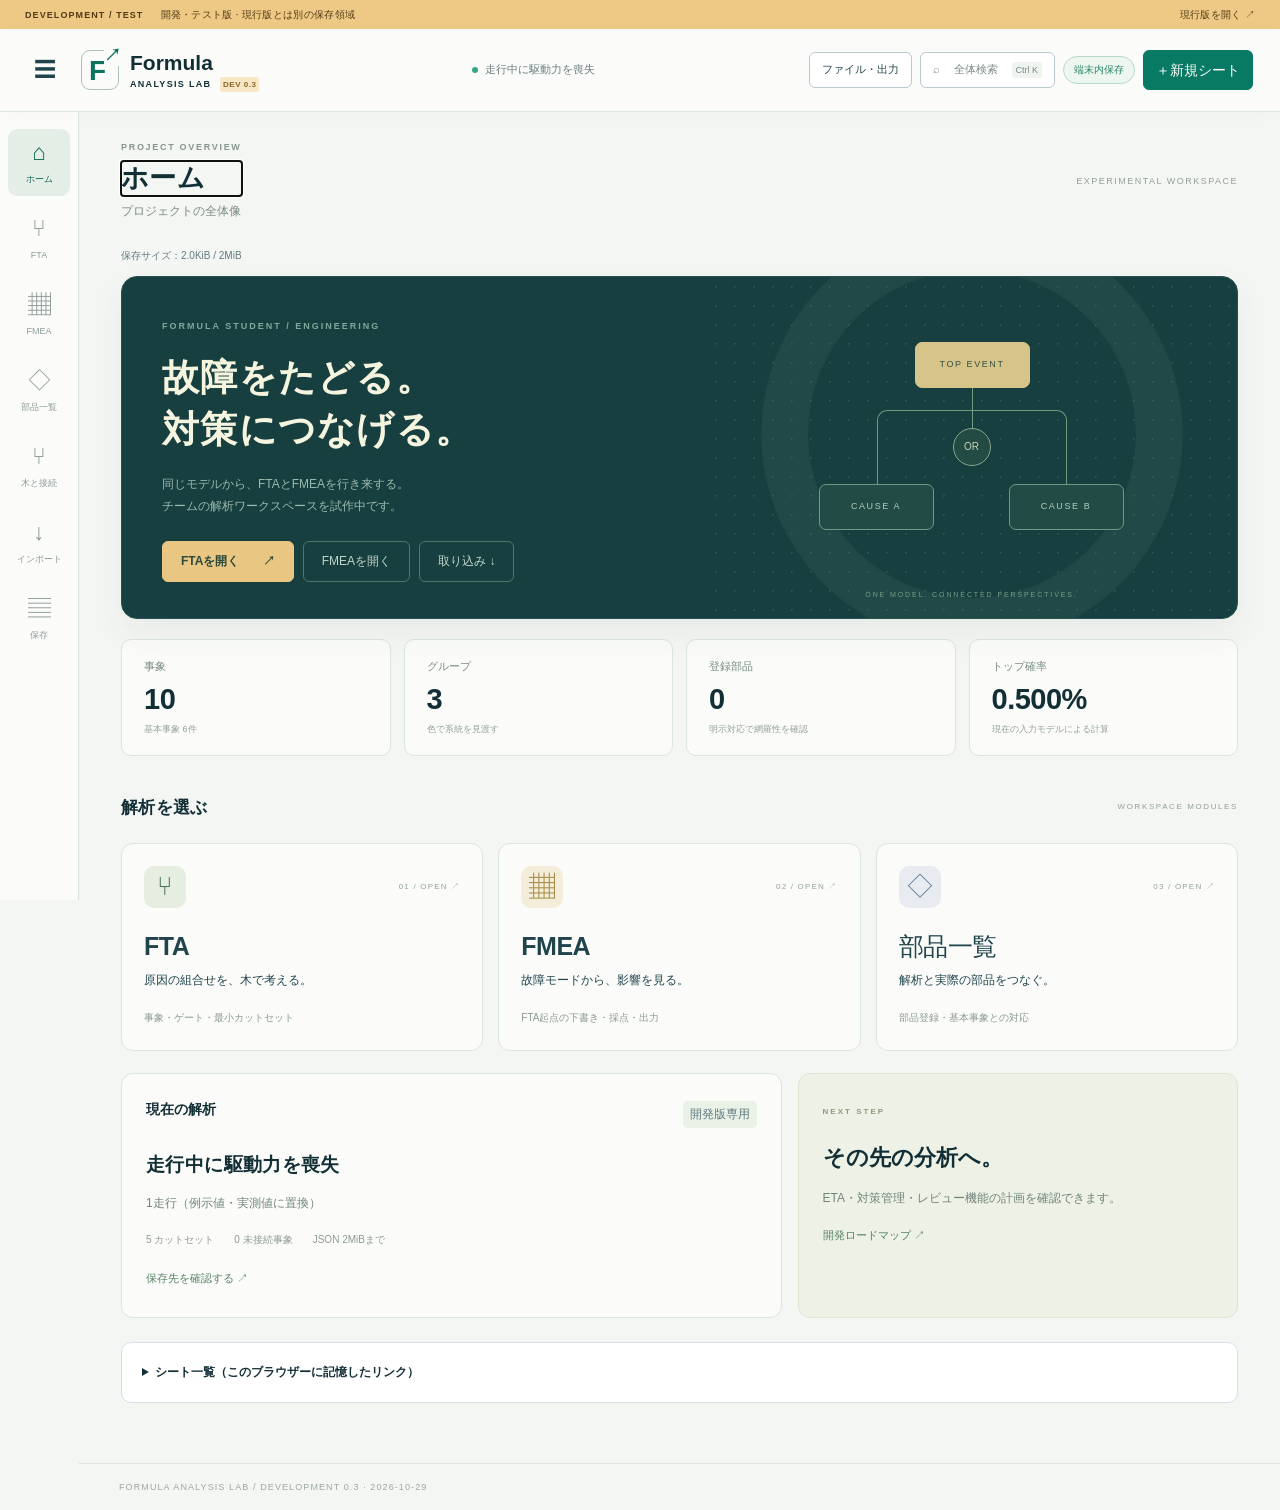
==== commit e7a3121a: "Polish import validation, branch search and independent-tree navigation" ====
--- a/index.html
+++ b/index.html
@@ -1,4 +1,4 @@
-<!doctype html><html lang="ja"><meta charset="utf-8"><meta name="viewport" content="width=device-width,initial-scale=1"><meta name="referrer" content="no-referrer"><meta http-equiv="Content-Security-Policy" content="connect-src &#39;none&#39;"><title>Formula Analysis Lab — 開発・テスト版</title><link rel="stylesheet" href="style.css?v=imports1"><link rel="stylesheet" href="workspace.css?v=imports1"><link rel="stylesheet" href="imports.css?v=imports1">
+<!doctype html><html lang="ja"><meta charset="utf-8"><meta name="viewport" content="width=device-width,initial-scale=1"><meta name="referrer" content="no-referrer"><meta http-equiv="Content-Security-Policy" content="connect-src &#39;none&#39;"><title>Formula Analysis Lab — 開発・テスト版</title><link rel="stylesheet" href="style.css?v=imports2"><link rel="stylesheet" href="workspace.css?v=imports2"><link rel="stylesheet" href="imports.css?v=imports2">
 <header><div><span class="eyebrow">FORMULA STUDENT / ELECTRICAL</span><h1>FTA <span>Lab</span></h1></div><nav><button id="new-sheet">＋新規シート</button><a class="button" href="guide.html" target="_blank" rel="noopener">詳しい使い方</a><button id="undo" disabled>↶ 元に戻す</button><button id="redo" disabled>↷ やり直す</button><button id="fmea-open">FMEA生成（仮）</button><button id="example">EVサンプル</button><button id="save">JSON保存</button><label class="button">JSON読込<input id="load" type="file" accept=".json,application/json" hidden></label><button id="svg">SVG出力</button><button id="png">PNG出力</button></nav></header>
 <dialog id="new-sheet-dialog"><form id="new-sheet-form"><h2>新規シートを作成</h2><p>現在のシートを残したまま、トップ事象1つから始めます。</p><label>シート名<input id="new-sheet-name" required maxlength="100" value="新しい解析"></label><label>保存先<select id="new-sheet-storage"><option value="local">この端末のみ</option></select></label><p class="hint">開発版の専用領域に端末内保存します。現行データには反映されません。初期確率0は仮置きです。必要なデータはJSON保存してください。</p><button type="submit" class="primary">作成する</button><button type="button" id="new-sheet-cancel">キャンセル</button></form></dialog>
 <dialog id="edge-choice-dialog"><h2>接続を名前で選択</h2><p>線が重なる場合もあるため、外す接続を親 → 子の名前で選んでください。クリックした線の候補を先頭に表示します。</p><div id="edge-choices" class="delete-choices"></div><button id="edge-choice-cancel">キャンセル</button></dialog><dialog id="operation-dialog"><h2 id="operation-title"></h2><p id="operation-message"></p><p id="operation-impact" class="operation-warning"></p><p id="operation-cloud" class="hint"></p><button id="operation-confirm" class="primary">この内容で確定</button><button id="operation-cancel">キャンセル</button></dialog>
@@ -10,4 +10,4 @@
 <section class="canvaspanel"><div class="sectionhead"><h3>02 / フォールトツリー</h3><span>箱＝編集 / 線＝接続解除 · 横スクロール可</span></div><div class="diagram-toolbar" role="group" aria-label="図の拡大と縮小"><button id="diagram-out" aria-label="図を縮小">−</button><span id="diagram-zoom" aria-live="polite">100%</span><button id="diagram-in" aria-label="図を拡大">＋</button><button id="diagram-reset">100%に戻す</button><button id="diagram-fit">全体表示</button></div><p id="diagram-note" class="hint"></p><div id="group-legend" aria-label="グループの凡例"></div><p id="diagram-group-status" class="hint" role="status"></p><p id="diagram-location" class="hint" role="status"></p><div id="diagram"></div></section></div>
 <section class="results"><div class="metric"><span class="eyebrow">TOP EVENT PROBABILITY</span><strong id="q">—</strong><span id="detail"></span></div><div><h3>03 / 最小カットセット</h3><p class="hint">各集合の確率は積。集合間の重なりがあるため、単純合計はトップ事象確率になりません。</p><div id="cuts"></div></div></section>
 <section class="importance"><h3>04 / 重要度評価</h3><p class="hint">Birnbaum: Q(p=1) − Q(p=0) ／ FV: [Q − Q(p=0)] / Q ／ RAW: Q(p=1) / Q ／ RRW: Q / Q(p=0)。— は分母0で定義できない値。</p><div class="tablewrap"><table><thead><tr><th>基本事象</th><th>確率</th><th>Birnbaum</th><th>FV</th><th>RAW</th><th>RRW</th></tr></thead><tbody id="importance"></tbody></table></div></section>
-<details><summary>計算の前提と使い方</summary><p>異なる基本事象IDは独立と仮定します。同じ物理的な原因は同じIDで再利用してください。複数の故障に影響する共通電源などは、共通の基本事象として各ゲートに接続します。異なるID間の任意の相関は扱いません。入力確率の評価期間を統一してください。</p><p>確率は縮約二分決定グラフ（BDD）で計算し、反復事象とカットセットの重複を正確に扱います（浮動小数点精度）。AND/ORのみ対応。最大300ノード、BDD約60,000ノード、カットセット5,000件などの上限があり、超過時は明示します。例示値は設計判断用の実測データではありません。</p><p>個人用モデルと共有モデルの端末内コピーは分けて保存されます。JSON保存でバックアップできます。共同編集は約1.5秒間隔の自動同期で、別項目の変更を統合し、同じ項目の変更は競合を表示します。入力中のフォームは自動で置き換えません。「変更を反映」を押すと共有対象になります。未同期時はページを閉じず、JSON保存してください。共有リンクには編集キーが含まれます。メンバー以外に渡さないでください。アクセス権の個別管理・取り消しは未対応です。</p></details></main><footer>FTA LAB / Formula EV engineering workspace</footer><script type="module" src="app.js?v=imports1"></script></html>
+<details><summary>計算の前提と使い方</summary><p>異なる基本事象IDは独立と仮定します。同じ物理的な原因は同じIDで再利用してください。複数の故障に影響する共通電源などは、共通の基本事象として各ゲートに接続します。異なるID間の任意の相関は扱いません。入力確率の評価期間を統一してください。</p><p>確率は縮約二分決定グラフ（BDD）で計算し、反復事象とカットセットの重複を正確に扱います（浮動小数点精度）。AND/ORのみ対応。最大300ノード、BDD約60,000ノード、カットセット5,000件などの上限があり、超過時は明示します。例示値は設計判断用の実測データではありません。</p><p>個人用モデルと共有モデルの端末内コピーは分けて保存されます。JSON保存でバックアップできます。共同編集は約1.5秒間隔の自動同期で、別項目の変更を統合し、同じ項目の変更は競合を表示します。入力中のフォームは自動で置き換えません。「変更を反映」を押すと共有対象になります。未同期時はページを閉じず、JSON保存してください。共有リンクには編集キーが含まれます。メンバー以外に渡さないでください。アクセス権の個別管理・取り消しは未対応です。</p></details></main><footer>FTA LAB / Formula EV engineering workspace</footer><script type="module" src="app.js?v=imports2"></script></html>
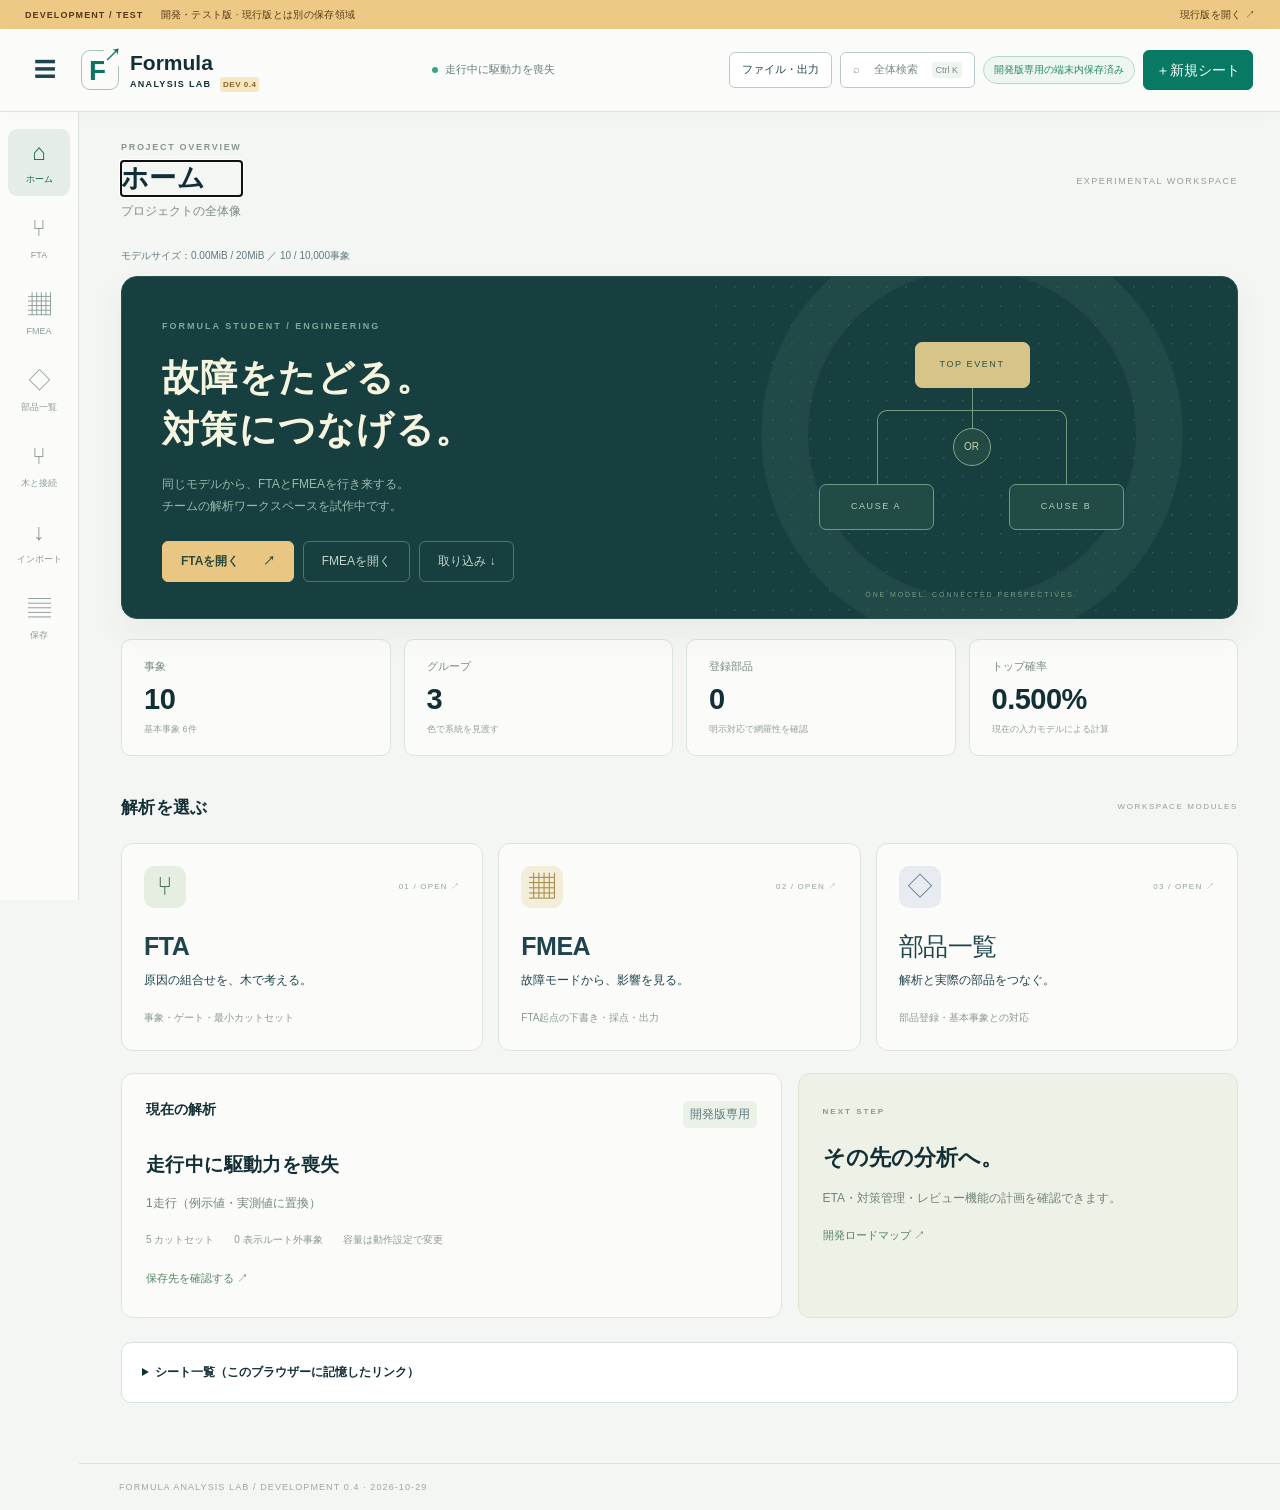
==== commit 395322ed: "Add device-adjustable capacity, background computation, bounded diagrams and IndexedDB storage" ====
--- a/index.html
+++ b/index.html
@@ -1,13 +1,13 @@
-<!doctype html><html lang="ja"><meta charset="utf-8"><meta name="viewport" content="width=device-width,initial-scale=1"><meta name="referrer" content="no-referrer"><meta http-equiv="Content-Security-Policy" content="connect-src &#39;none&#39;"><title>Formula Analysis Lab — 開発・テスト版</title><link rel="stylesheet" href="style.css?v=imports2"><link rel="stylesheet" href="workspace.css?v=imports2"><link rel="stylesheet" href="imports.css?v=imports2">
+<!doctype html><html lang="ja"><meta charset="utf-8"><meta name="viewport" content="width=device-width,initial-scale=1"><meta name="referrer" content="no-referrer"><meta http-equiv="Content-Security-Policy" content="connect-src &#39;none&#39;"><title>Formula Analysis Lab — 開発・テスト版</title><link rel="stylesheet" href="style.css?v=capacity1"><link rel="stylesheet" href="workspace.css?v=capacity1"><link rel="stylesheet" href="imports.css?v=capacity1"><link rel="stylesheet" href="performance.css?v=capacity1">
 <header><div><span class="eyebrow">FORMULA STUDENT / ELECTRICAL</span><h1>FTA <span>Lab</span></h1></div><nav><button id="new-sheet">＋新規シート</button><a class="button" href="guide.html" target="_blank" rel="noopener">詳しい使い方</a><button id="undo" disabled>↶ 元に戻す</button><button id="redo" disabled>↷ やり直す</button><button id="fmea-open">FMEA生成（仮）</button><button id="example">EVサンプル</button><button id="save">JSON保存</button><label class="button">JSON読込<input id="load" type="file" accept=".json,application/json" hidden></label><button id="svg">SVG出力</button><button id="png">PNG出力</button></nav></header>
 <dialog id="new-sheet-dialog"><form id="new-sheet-form"><h2>新規シートを作成</h2><p>現在のシートを残したまま、トップ事象1つから始めます。</p><label>シート名<input id="new-sheet-name" required maxlength="100" value="新しい解析"></label><label>保存先<select id="new-sheet-storage"><option value="local">この端末のみ</option></select></label><p class="hint">開発版の専用領域に端末内保存します。現行データには反映されません。初期確率0は仮置きです。必要なデータはJSON保存してください。</p><button type="submit" class="primary">作成する</button><button type="button" id="new-sheet-cancel">キャンセル</button></form></dialog>
 <dialog id="edge-choice-dialog"><h2>接続を名前で選択</h2><p>線が重なる場合もあるため、外す接続を親 → 子の名前で選んでください。クリックした線の候補を先頭に表示します。</p><div id="edge-choices" class="delete-choices"></div><button id="edge-choice-cancel">キャンセル</button></dialog><dialog id="operation-dialog"><h2 id="operation-title"></h2><p id="operation-message"></p><p id="operation-impact" class="operation-warning"></p><p id="operation-cloud" class="hint"></p><button id="operation-confirm" class="primary">この内容で確定</button><button id="operation-cancel">キャンセル</button></dialog>
 <dialog id="delete-mode-dialog"><h2 id="delete-mode-name"></h2><p id="delete-parents"></p><div class="delete-choices"><button id="delete-single">この事象だけ削除<span>下の原因は残す。全ての親から外れる。</span></button><button id="delete-branch">専用の下位原因も削除<span>この枝だけで使う原因も消す。共通原因は残す。</span></button></div><button id="delete-mode-cancel">キャンセル</button></dialog><dialog id="group-dialog"><form id="group-form"><h2>グループと色を管理</h2><label>編集するグループ<select id="group-manage-select"></select></label><label>グループ名<input id="group-name" maxlength="40" required placeholder="例：電源系・通信系・センサー系"></label><label>色<select id="group-color"></select></label><span id="group-swatch" aria-hidden="true"></span><label class="inline-check"><input id="group-assign" type="checkbox">このグループを選択中の事象に割り当てる</label><p class="hint">同じグループの事象は同じ色になります。名称と色の変更はシート全体に反映され、共有シートではメンバーにも同期します。</p><p id="group-error" role="alert"></p><button class="primary" type="submit">グループを保存</button><button id="group-delete" type="button" class="danger">グループを削除</button><button id="group-cancel" type="button">閉じる</button></form></dialog><main><section class="intro"><div><span class="eyebrow">FAULT TREE ANALYSIS</span><h2>故障のつながりを、見える形に。</h2><p>学生フォーミュラEVの電装解析ワークスペース</p></div><div class="badge">TEAM WORKSPACE<br><small>個人用 / リンクで共同編集</small></div></section>
 <details class="sheet-library"><summary>シート一覧（このブラウザーに記憶したリンク）</summary><p class="hint">クラウドの内容はサーバーに保存されます。この一覧は端末内のブックマークです。別の端末では共有リンクを開いてください。</p><div id="sheet-list"></div></details>
 <section class="collaboration"><div class="sectionhead"><h3>共同編集</h3><span id="sync-status" role="status" aria-live="polite">接続確認中…</span></div><p class="hint">共有ルームを作り、リンクをメンバーに送ると同じモデルを編集できます。変更は通常約2秒で反映。リンクを知っている人は全員が閲覧・編集でき、共有データはSupabaseに保存されます。新規クラウドシートは運用者のGoogle Drive「FTAフォルダ」にもJSONコピーを作成します。フォルダーの閲覧権限を持つ人はコピーを読めます。</p><div class="save-summary"><strong id="cloud-state">保存先を確認中…</strong><span id="cloud-check"></span><span id="sheet-identity"></span></div><div class="share-actions"><button id="create-room" class="primary">クラウドに保存・共同編集を開始</button><input id="room-link" aria-label="共同編集リンク" readonly hidden><button id="copy-room" hidden>共有リンクをコピー</button><button id="sync-now" hidden>今すぐ同期確認</button><button id="leave-room" hidden>個人用に戻る</button></div><div id="presence-panel" hidden><label>自分の表示名<input id="display-name" maxlength="32"></label><strong id="presence-summary">参加状況を確認中…</strong><div id="peer-list"></div><p class="hint" id="presence-note"></p><p class="hint">接続数は直近30秒の画面数です。表示名は自己申告で、本人認証ではありません。</p></div><div id="drive-panel" hidden><strong id="drive-state">Google Drive：状態確認中</strong><p class="hint">共同編集の本体はSupabase、DriveはJSONコピーです。通常約1分ごとに自動保存します。Drive側での直接編集はアプリへ戻りません。</p><a class="button" href="https://drive.google.com/drive/folders/11zncejxIxqCL_KQ3NVhNfIaVGV-3nC8t" target="_blank" rel="noopener">FTAフォルダを開く</a> <a class="button" id="drive-file" target="_blank" rel="noopener" hidden>保存したJSONを開く</a><button id="drive-enroll" hidden>このシートもDrive保存に登録</button></div><div id="conflict" hidden role="alert"><p id="conflict-text"></p><button id="conflict-save">自分の変更をJSON保存</button><button id="conflict-latest">共有の最新版を読み込む</button></div><div id="recovery" hidden><p>この端末に以前の編集内容が残っています。必要ならJSON保存して確認してください。</p><button id="recovery-save">以前の内容をJSON保存</button><button id="recovery-close">閉じる</button></div></section>
-<section class="settings"><label>解析タイトル<input id="title"></label><label>評価期間・条件<input id="mission"></label><label>トップ事象<select id="top"></select></label></section>
-<p id="save-size" class="hint" role="status"></p><div id="error" role="alert"></div><div class="workspace"><aside><div class="sectionhead"><h3>01 / 事象を編集</h3><button id="add">＋追加</button></div><p class="hint">同じIDを複数のゲートから参照すると共通原因になります。ノードを選択して編集。</p><label>事象一覧を検索<input id="nodes-search" type="search" placeholder="名称・表示ID・系統名・グループ名"></label><label>表示するグループ<select id="nodes-group-filter"><option value="*">全グループ</option></select></label><p id="nodes-count" class="hint" role="status"></p><p class="hint">一覧の事象をクリックすると図の位置へ移動します。グループを選ぶと該当する箱を強調します。</p><div id="nodes"></div><button id="manage-groups" type="button">グループと色を管理</button><div class="child-actions"><label>追加する原因の種類<select id="new-child-type"><option value="BASIC">基本事象（確率を入力）</option><option value="AND">ANDゲート＋基本事象</option><option value="OR">ORゲート＋基本事象</option></select></label><button id="add-child" class="primary">選択事象の下に原因を追加</button><p class="hint">親が基本事象ならORゲートに変わります。独立した事象だけを作る場合は「＋追加」を使います。</p></div><form id="editor"><h3 id="editid"></h3><label>系統<select id="event-system"><option value="">未設定</option></select></label><label>表示ID<input id="event-code" maxlength="40" placeholder="例：BAT-001" autocomplete="off"></label><button id="suggest-code" type="button">系統からID候補を作る</button><p class="hint">例：BAT-001＝電池系の001番。空欄で系統を選ぶと保存時に採番します。変更しても接続・FMEAは維持します。</p><details class="internal-id"><summary>接続管理用の内部ID</summary><p id="internal-id"></p></details><label>名称<input id="label" required maxlength="200"></label><label>要因グループ<select id="node-group"><option value="">未分類</option></select></label><label>種類<select id="type"><option>BASIC</option><option>AND</option><option>OR</option></select></label><label id="probwrap">基本事象確率（0〜1）<input id="prob" type="number" min="0" max="1" step="any"></label><div id="childwrap"><label>子事象（複数選択）<select id="children" multiple size="6" hidden></select></label><label>子事象を検索<input id="child-search" type="search" placeholder="名称・表示ID・系統名・グループ名で検索"></label><div class="search-actions"><button id="child-search-clear" type="button">検索を解除</button><label><input id="children-selected-only" type="checkbox">選択済みだけ表示</label></div><p id="children-count" class="hint" role="status"></p><div id="children-checks"></div><p class="hint">つなぎたい原因にチェックして「変更を反映」。チェックを外すと接続だけ外れます。通常は下の接続操作を使うと、影響を確認して操作できます。</p></div><button class="primary" type="submit">変更を反映</button><button id="discard-edit" type="button">入力を取り消す</button><button id="delete" class="danger" type="button">事象を削除</button><p id="delete-hint" class="hint"></p></form><section id="tree-controls"><h3 id="connections-title">選択事象の接続</h3><h4>下につながる原因（子）</h4><div id="connected-children"></div><h4>上につながる結果（親）</h4><div id="connected-parents"></div><details><summary>既存の事象を子につなぐ</summary><label>つなぐ原因を検索<input id="connect-search" type="search" placeholder="名称・表示ID・系統名・グループ名"></label><p id="connect-count" class="hint" role="status"></p><label>つなぐ原因<select id="connect-existing"></select></label><button id="connect-button">選んだ原因を接続する</button><p class="hint">他の親への接続も残るため、同じ原因を共通原因として使えます。</p></details><details><summary>別の親へつなぎ直す</summary><label>移動元の親<select id="move-from"></select></label><label>移動先の親<select id="move-to"></select></label><button id="move-button">この接続を移動する</button><p class="hint">選択中の事象とその下の原因をまとめて移します。ほかの親との接続は残ります。</p></details></section></aside>
+<section class="settings"><label>解析タイトル<input id="title"></label><label>評価期間・条件<input id="mission"></label><label>トップ事象を検索<input id="top-search" type="search" placeholder="名称・表示IDで検索"><select id="top"></select></label></section>
+<p id="save-size" class="hint" role="status"></p><div id="error" role="alert"></div><div class="workspace"><aside><div class="sectionhead"><h3>01 / 事象を編集</h3><button id="add">＋追加</button></div><p class="hint">同じIDを複数のゲートから参照すると共通原因になります。ノードを選択して編集。</p><label>事象一覧を検索<input id="nodes-search" type="search" placeholder="名称・表示ID・系統名・グループ名"></label><label>表示するグループ<select id="nodes-group-filter"><option value="*">全グループ</option></select></label><p id="nodes-count" class="hint" role="status"></p><p class="hint">一覧の事象をクリックすると図の位置へ移動します。グループを選ぶと該当する箱を強調します。</p><div id="nodes"></div><button id="manage-groups" type="button">グループと色を管理</button><div class="child-actions"><label>追加する原因の種類<select id="new-child-type"><option value="BASIC">基本事象（確率を入力）</option><option value="AND">ANDゲート＋基本事象</option><option value="OR">ORゲート＋基本事象</option></select></label><button id="add-child" class="primary">選択事象の下に原因を追加</button><p class="hint">親が基本事象ならORゲートに変わります。独立した事象だけを作る場合は「＋追加」を使います。</p></div><form id="editor"><h3 id="editid"></h3><label>系統<select id="event-system"><option value="">未設定</option></select></label><label>表示ID<input id="event-code" maxlength="40" placeholder="例：BAT-001" autocomplete="off"></label><button id="suggest-code" type="button">系統からID候補を作る</button><p class="hint">例：BAT-001＝電池系の001番。空欄で系統を選ぶと保存時に採番します。変更しても接続・FMEAは維持します。</p><details class="internal-id"><summary>接続管理用の内部ID</summary><p id="internal-id"></p></details><label>名称<input id="label" required maxlength="200"></label><label>要因グループ<select id="node-group"><option value="">未分類</option></select></label><label>種類<select id="type"><option>BASIC</option><option>AND</option><option>OR</option></select></label><label id="probwrap">基本事象確率（0〜1）<input id="prob" type="number" min="0" max="1" step="any"></label><div id="childwrap"><label>子事象（複数選択）<select id="children" multiple size="6" hidden></select></label><label>子事象を検索<input id="child-search" type="search" placeholder="名称・表示ID・系統名・グループ名で検索"></label><div class="search-actions"><button id="child-search-clear" type="button">検索を解除</button><label><input id="children-selected-only" type="checkbox">選択済みだけ表示</label></div><p id="children-count" class="hint" role="status"></p><div id="children-checks"></div><p class="hint">つなぎたい原因にチェックして「変更を反映」。チェックを外すと接続だけ外れます。通常は下の接続操作を使うと、影響を確認して操作できます。</p></div><button class="primary" type="submit">変更を反映</button><button id="discard-edit" type="button">入力を取り消す</button><button id="delete" class="danger" type="button">事象を削除</button><p id="delete-hint" class="hint"></p></form><section id="tree-controls"><h3 id="connections-title">選択事象の接続</h3><h4>下につながる原因（子）</h4><div id="connected-children"></div><h4>上につながる結果（親）</h4><div id="connected-parents"></div><details><summary>既存の事象を子につなぐ</summary><label>つなぐ原因を検索<input id="connect-search" type="search" placeholder="名称・表示ID・系統名・グループ名"></label><p id="connect-count" class="hint" role="status"></p><label>つなぐ原因<select id="connect-existing"></select></label><button id="connect-button">選んだ原因を接続する</button><p class="hint">他の親への接続も残るため、同じ原因を共通原因として使えます。</p></details><details><summary>別の親へつなぎ直す</summary><label>移動元の親<select id="move-from"></select></label><label>移動先の親を検索<input id="move-target-search" type="search" placeholder="名称・表示ID"></label><label>移動先の親<select id="move-to"></select></label><button id="move-button">この接続を移動する</button><p class="hint">選択中の事象とその下の原因をまとめて移します。ほかの親との接続は残ります。</p></details></section></aside>
 <section class="canvaspanel"><div class="sectionhead"><h3>02 / フォールトツリー</h3><span>箱＝編集 / 線＝接続解除 · 横スクロール可</span></div><div class="diagram-toolbar" role="group" aria-label="図の拡大と縮小"><button id="diagram-out" aria-label="図を縮小">−</button><span id="diagram-zoom" aria-live="polite">100%</span><button id="diagram-in" aria-label="図を拡大">＋</button><button id="diagram-reset">100%に戻す</button><button id="diagram-fit">全体表示</button></div><p id="diagram-note" class="hint"></p><div id="group-legend" aria-label="グループの凡例"></div><p id="diagram-group-status" class="hint" role="status"></p><p id="diagram-location" class="hint" role="status"></p><div id="diagram"></div></section></div>
 <section class="results"><div class="metric"><span class="eyebrow">TOP EVENT PROBABILITY</span><strong id="q">—</strong><span id="detail"></span></div><div><h3>03 / 最小カットセット</h3><p class="hint">各集合の確率は積。集合間の重なりがあるため、単純合計はトップ事象確率になりません。</p><div id="cuts"></div></div></section>
 <section class="importance"><h3>04 / 重要度評価</h3><p class="hint">Birnbaum: Q(p=1) − Q(p=0) ／ FV: [Q − Q(p=0)] / Q ／ RAW: Q(p=1) / Q ／ RRW: Q / Q(p=0)。— は分母0で定義できない値。</p><div class="tablewrap"><table><thead><tr><th>基本事象</th><th>確率</th><th>Birnbaum</th><th>FV</th><th>RAW</th><th>RRW</th></tr></thead><tbody id="importance"></tbody></table></div></section>
-<details><summary>計算の前提と使い方</summary><p>異なる基本事象IDは独立と仮定します。同じ物理的な原因は同じIDで再利用してください。複数の故障に影響する共通電源などは、共通の基本事象として各ゲートに接続します。異なるID間の任意の相関は扱いません。入力確率の評価期間を統一してください。</p><p>確率は縮約二分決定グラフ（BDD）で計算し、反復事象とカットセットの重複を正確に扱います（浮動小数点精度）。AND/ORのみ対応。最大300ノード、BDD約60,000ノード、カットセット5,000件などの上限があり、超過時は明示します。例示値は設計判断用の実測データではありません。</p><p>個人用モデルと共有モデルの端末内コピーは分けて保存されます。JSON保存でバックアップできます。共同編集は約1.5秒間隔の自動同期で、別項目の変更を統合し、同じ項目の変更は競合を表示します。入力中のフォームは自動で置き換えません。「変更を反映」を押すと共有対象になります。未同期時はページを閉じず、JSON保存してください。共有リンクには編集キーが含まれます。メンバー以外に渡さないでください。アクセス権の個別管理・取り消しは未対応です。</p></details></main><footer>FTA LAB / Formula EV engineering workspace</footer><script type="module" src="app.js?v=imports2"></script></html>
+<details><summary>計算の前提と使い方</summary><p>異なる基本事象IDは独立と仮定します。同じ物理的な原因は同じIDで再利用してください。複数の故障に影響する共通電源などは、共通の基本事象として各ゲートに接続します。異なるID間の任意の相関は扱いません。入力確率の評価期間を統一してください。</p><p>確率は縮約二分決定グラフ（BDD）で計算し、反復事象とカットセットの重複を正確に扱います（浮動小数点精度）。AND/ORのみ対応。事象数上限は動作設定で変更、BDD約60,000ノード、カットセット5,000件などの上限があり、超過時は明示します。例示値は設計判断用の実測データではありません。</p><p>個人用モデルと共有モデルの端末内コピーは分けて保存されます。JSON保存でバックアップできます。共同編集は約1.5秒間隔の自動同期で、別項目の変更を統合し、同じ項目の変更は競合を表示します。入力中のフォームは自動で置き換えません。「変更を反映」を押すと共有対象になります。未同期時はページを閉じず、JSON保存してください。共有リンクには編集キーが含まれます。メンバー以外に渡さないでください。アクセス権の個別管理・取り消しは未対応です。</p></details></main><footer>FTA LAB / Formula EV engineering workspace</footer><script type="module" src="app.js?v=capacity1"></script></html>
--- a/performance.css
+++ b/performance.css
@@ -0,0 +1 @@
+.compute-toolbar{grid-column:1/-1;display:flex;align-items:center;flex-wrap:wrap;gap:8px;font-size:11px}.compute-toolbar button{font-size:11px}.compute-toolbar span{flex:1;min-width:200px;color:#647867}.performance-grid{display:grid;grid-template-columns:repeat(3,minmax(0,1fr));gap:17px;margin:22px 0}.performance-grid small{display:block;font-size:10px;font-weight:400;color:#899989;margin-top:4px}.performance-presets{display:flex;gap:8px;flex-wrap:wrap;margin:20px 0}.performance-presets button{font-size:12px}.performance-storage{margin-top:22px}#performance-error{white-space:pre-wrap;padding:12px;background:#fff1d7;color:#86611f}#diagram-job{white-space:pre-wrap}#diagram-job:not(:empty){padding:9px;border-left:3px solid #8dba9e;background:#edf5ec}.recovery-warning{margin-bottom:25px;border-color:#c79954;background:#fff4de}.save-pill{max-width:170px;overflow:hidden;text-overflow:ellipsis}.save-pill.is-draft{background:#fff1d9}.analysis-actions button{font-size:11px}.performance-storage button{font-size:12px}@media(max-width:800px){.performance-grid{grid-template-columns:1fr 1fr}}@media(max-width:500px){.performance-grid{grid-template-columns:1fr}}
